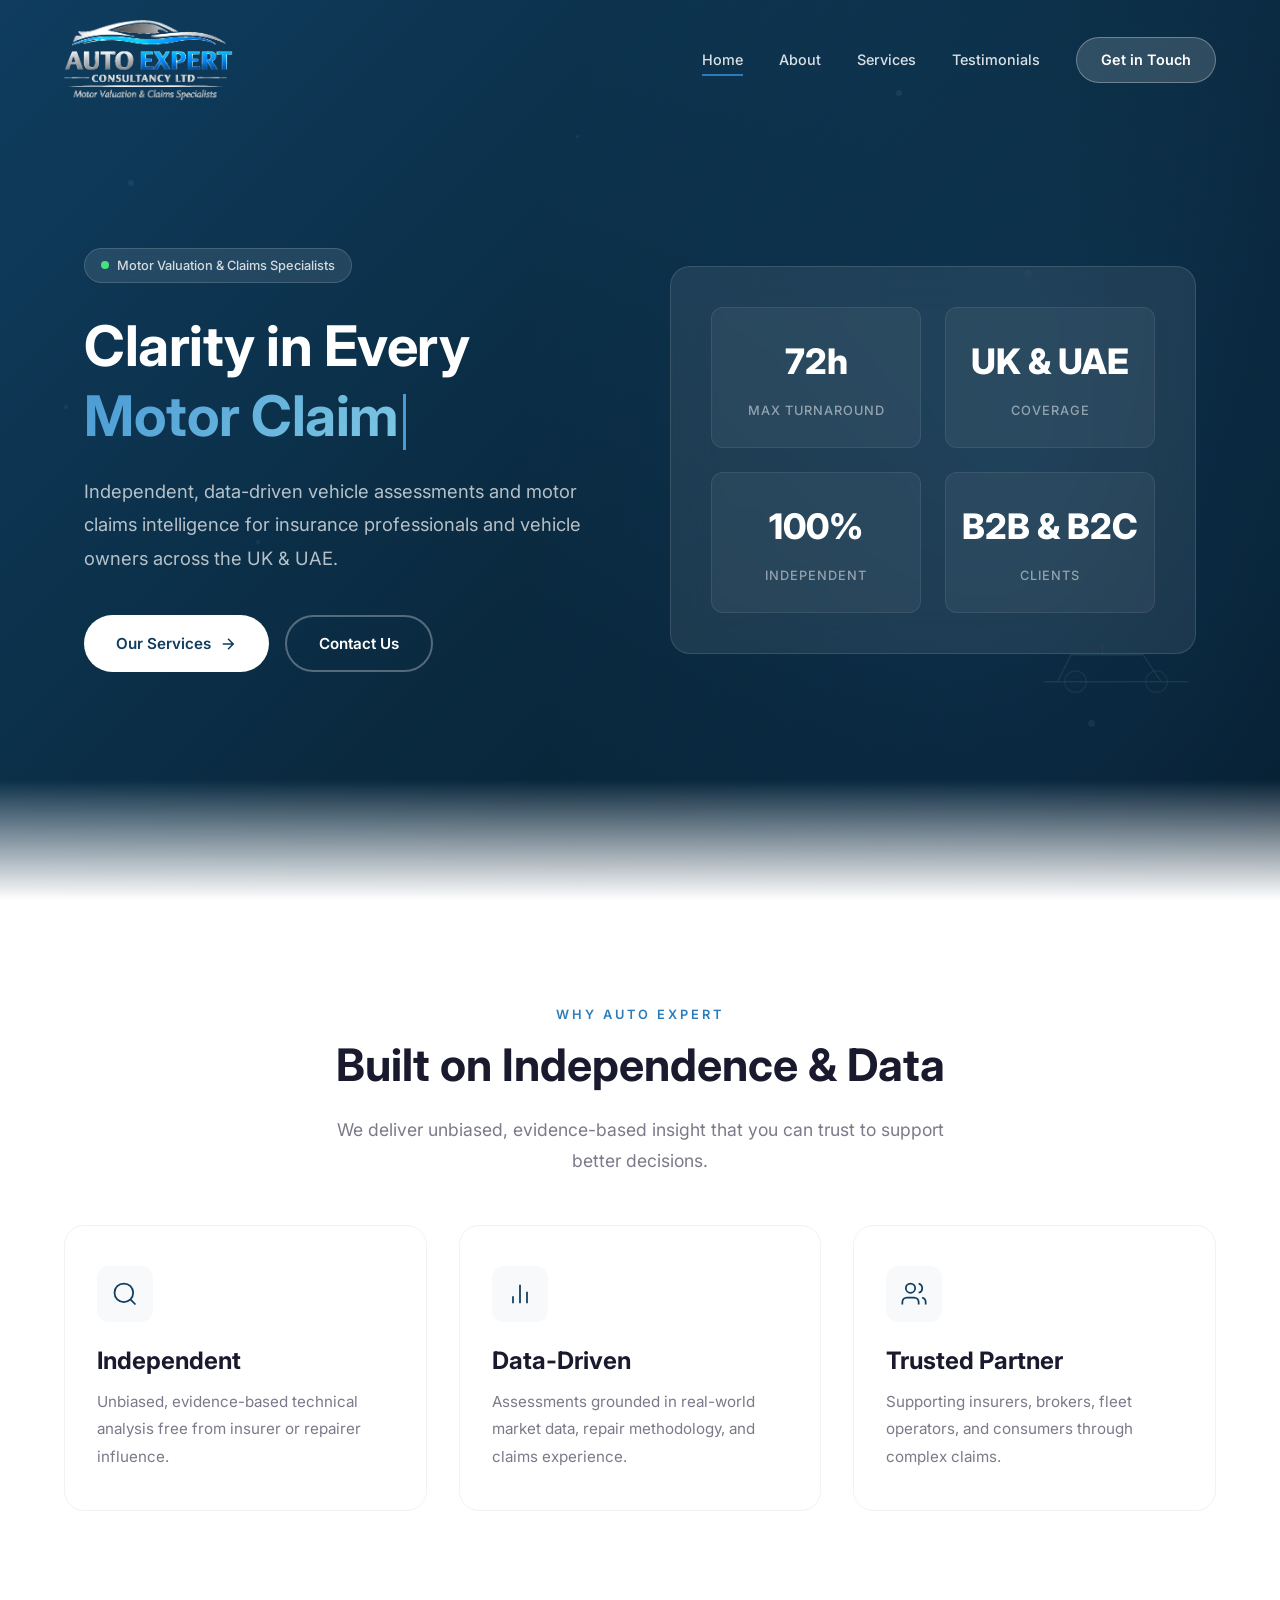
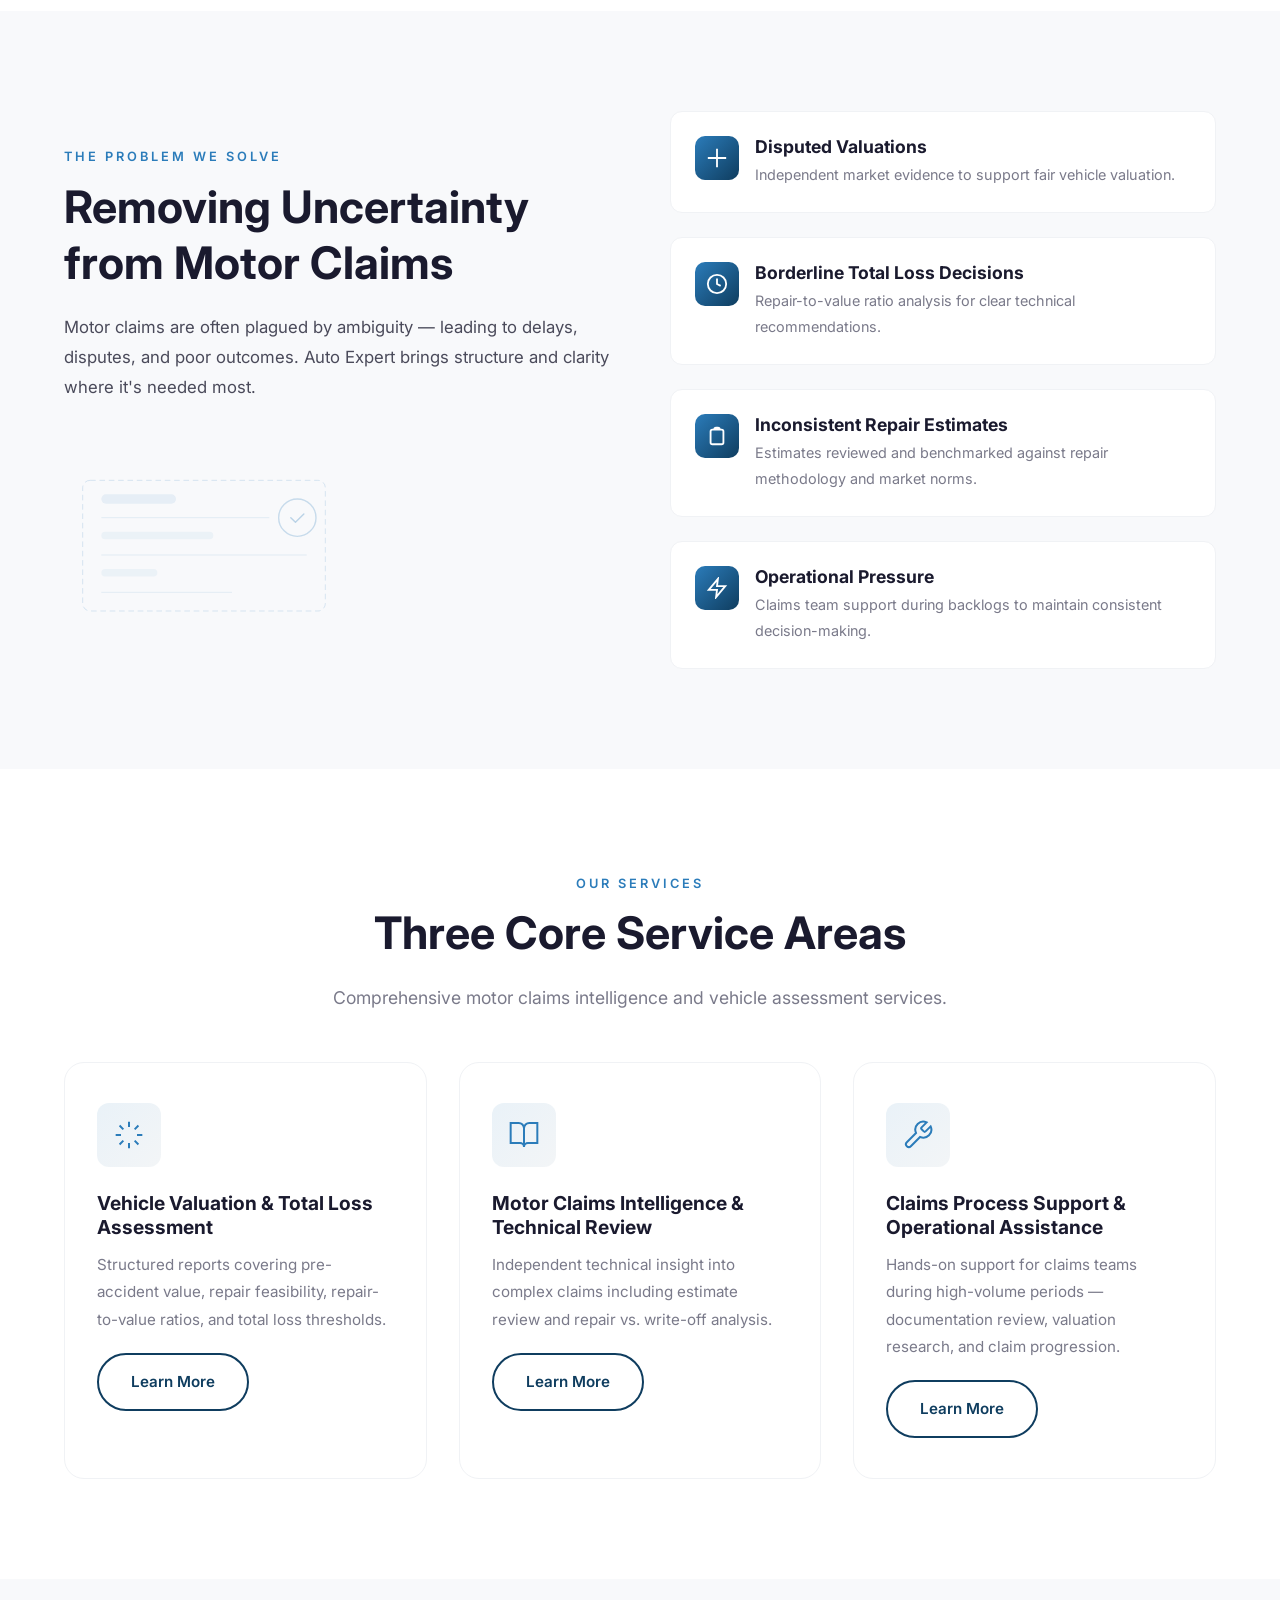
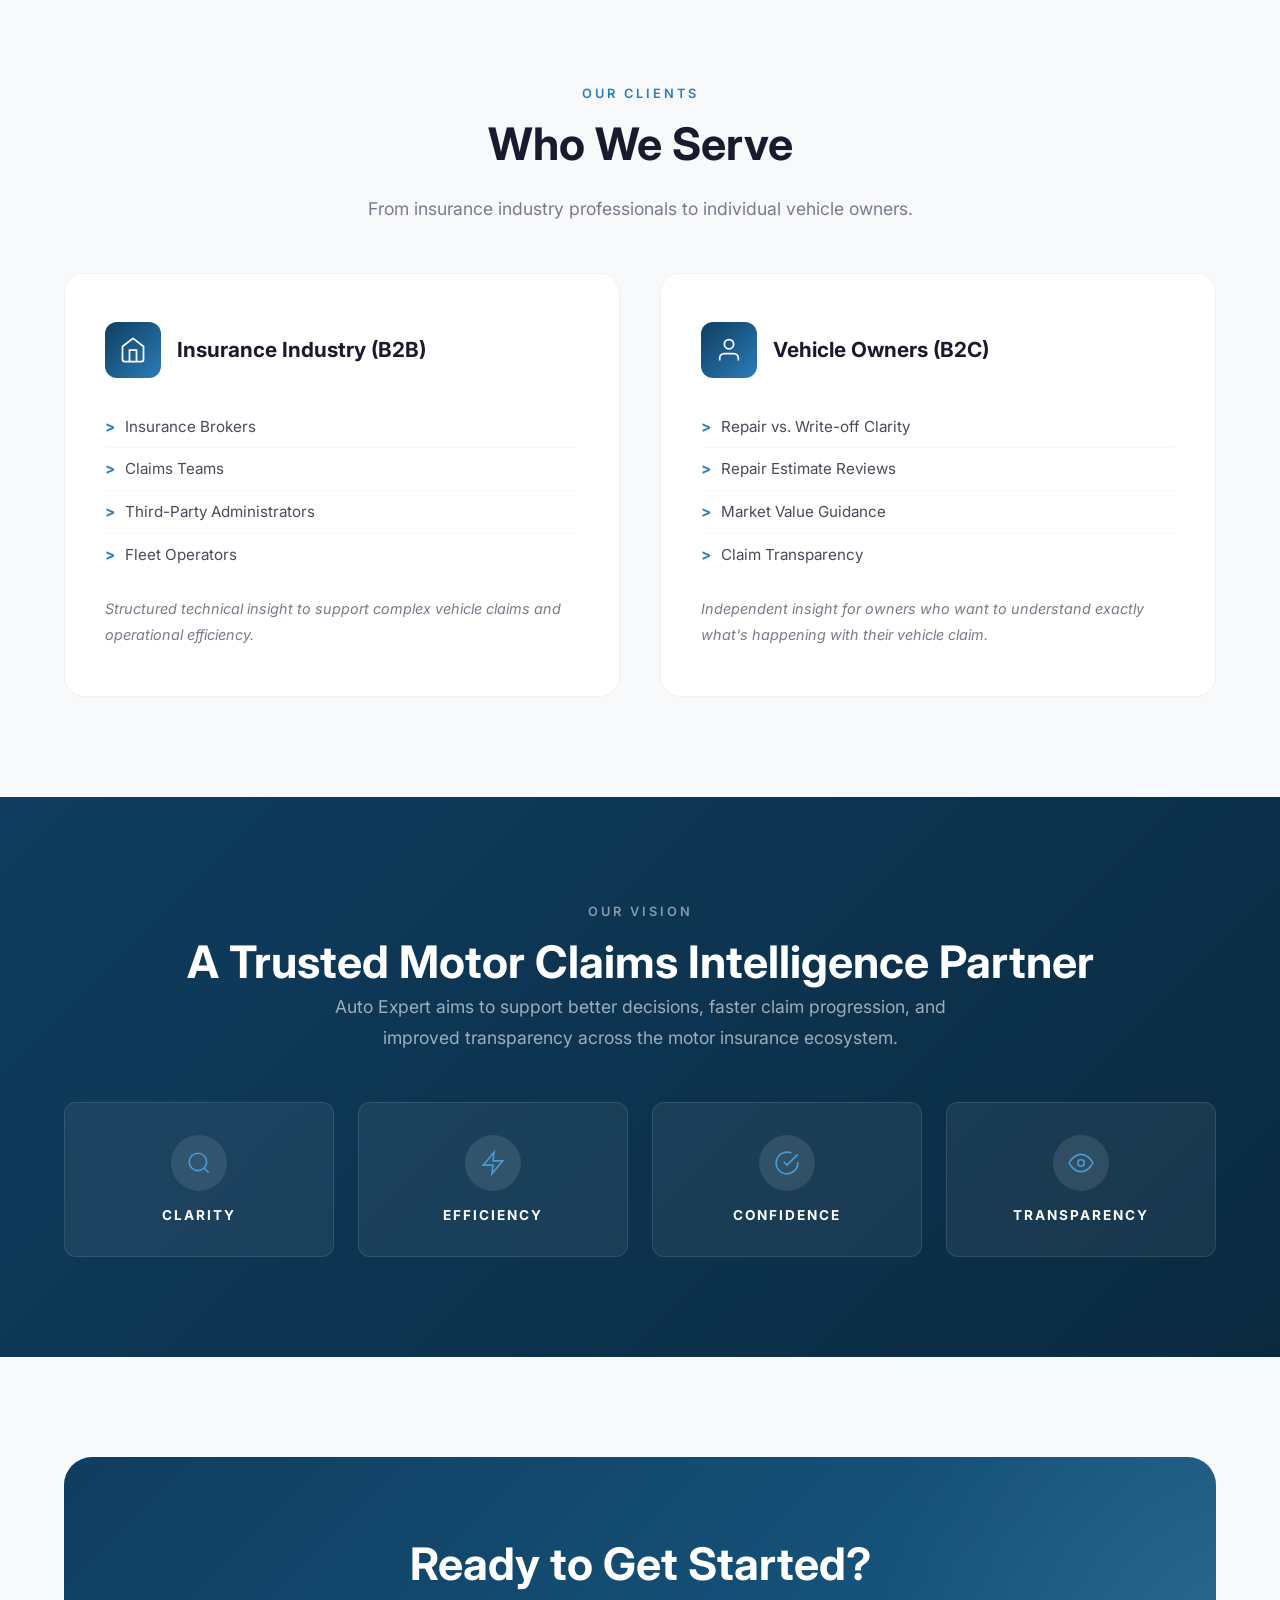
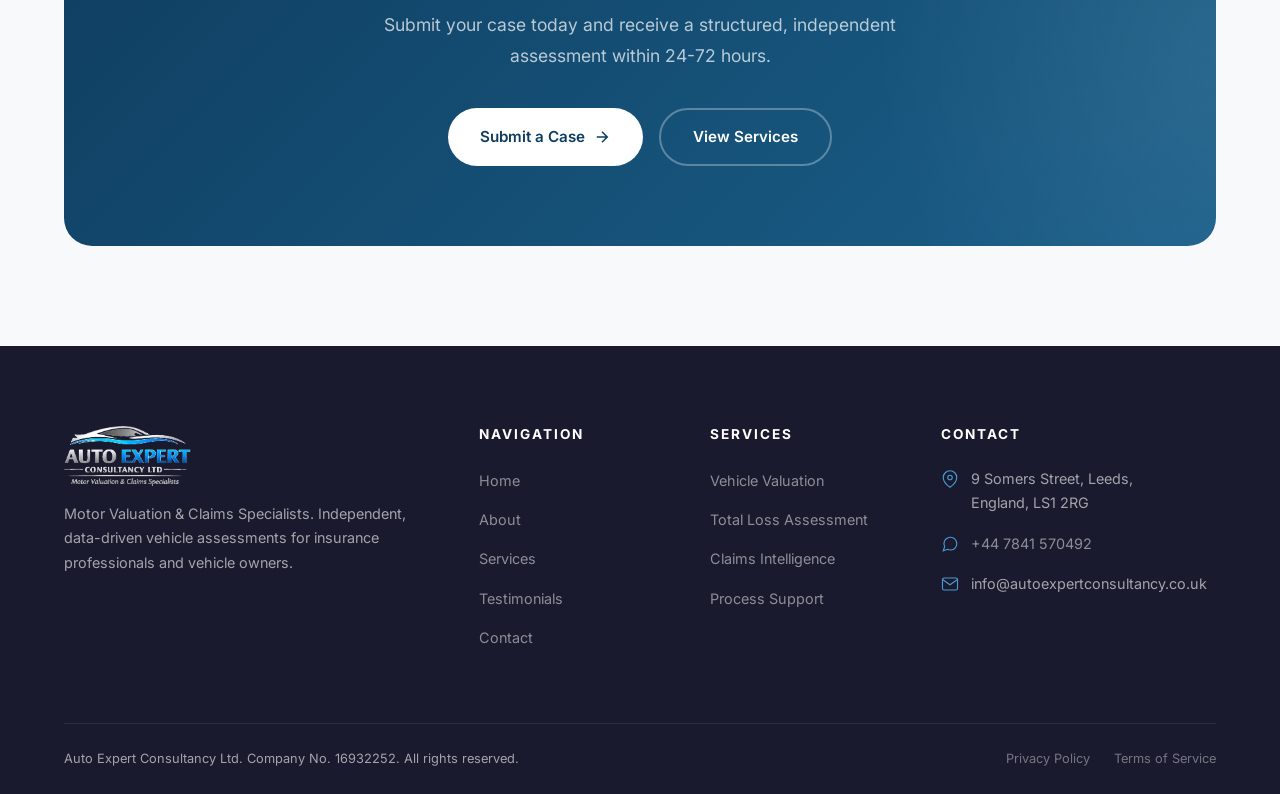
==== index.html @ 60168bc0 "Initial commit - Auto Expert Consultancy website Full multi-page website with modern animations, SVG" ====
<!DOCTYPE html>
<html lang="en">
<head>
  <meta charset="UTF-8">
  <meta name="viewport" content="width=device-width, initial-scale=1.0">
  <title>Auto Expert Consultancy Ltd | Motor Valuation & Claims Specialists</title>
  <meta name="description" content="Independent motor claims intelligence, vehicle valuation, and technical assessment services. Trusted by insurers, brokers, and vehicle owners across the UK & UAE.">
  <link rel="preconnect" href="https://fonts.googleapis.com">
  <link rel="preconnect" href="https://fonts.gstatic.com" crossorigin>
  <link href="https://fonts.googleapis.com/css2?family=Inter:wght@300;400;500;600;700;800&display=swap" rel="stylesheet">
  <link rel="stylesheet" href="css/style.css">
</head>
<body>

  <!-- Navigation -->
  <nav class="navbar" id="navbar">
    <div class="container">
      <a href="index.html" class="nav-logo">
        <img src="images/logo.png" alt="Auto Expert Consultancy Ltd" class="logo-img">
      </a>
      <div class="nav-links" id="navLinks">
        <a href="index.html" class="active">Home</a>
        <a href="about.html">About</a>
        <a href="services.html">Services</a>
        <a href="testimonials.html">Testimonials</a>
        <a href="contact.html" class="nav-cta">Get in Touch</a>
      </div>
      <div class="nav-toggle" id="navToggle">
        <span></span>
        <span></span>
        <span></span>
      </div>
    </div>
  </nav>
  <div class="nav-overlay" id="navOverlay"></div>

  <!-- Hero Section -->
  <section class="hero">
    <!-- Floating particles -->
    <div class="hero-particles">
      <div class="particle" style="width:6px;height:6px;top:20%;left:10%;animation-delay:0s;animation-duration:7s;"></div>
      <div class="particle" style="width:4px;height:4px;top:60%;left:20%;animation-delay:1s;animation-duration:5s;"></div>
      <div class="particle" style="width:8px;height:8px;top:30%;left:80%;animation-delay:2s;animation-duration:8s;"></div>
      <div class="particle" style="width:5px;height:5px;top:70%;left:65%;animation-delay:0.5s;animation-duration:6s;"></div>
      <div class="particle" style="width:3px;height:3px;top:15%;left:45%;animation-delay:3s;animation-duration:9s;"></div>
      <div class="particle" style="width:7px;height:7px;top:80%;left:85%;animation-delay:1.5s;animation-duration:7s;"></div>
      <div class="particle" style="width:4px;height:4px;top:45%;left:5%;animation-delay:4s;animation-duration:6s;"></div>
      <div class="particle" style="width:6px;height:6px;top:10%;left:70%;animation-delay:2.5s;animation-duration:8s;"></div>
      <div class="hero-shape" style="width:60px;height:60px;top:25%;right:15%;animation-delay:0s;border-radius:12px;transform:rotate(45deg);border:1px solid rgba(255,255,255,0.08);"></div>
      <div class="hero-shape" style="width:40px;height:40px;top:65%;left:8%;animation-delay:2s;border-radius:50%;border:1px solid rgba(255,255,255,0.06);"></div>
      <div class="hero-shape" style="width:80px;height:80px;bottom:20%;right:25%;animation-delay:1s;border-radius:16px;transform:rotate(30deg);border:1px solid rgba(255,255,255,0.05);"></div>
    </div>

    <div class="container">
      <div class="hero-grid">
        <div class="hero-content">
          <div class="hero-badge">Motor Valuation & Claims Specialists</div>
          <h1>Clarity in Every <br><span class="highlight" data-typewriter="Motor Claim|Vehicle Assessment|Total Loss Decision|Claims Dispute">Motor Claim</span></h1>
          <p class="hero-text">Independent, data-driven vehicle assessments and motor claims intelligence for insurance professionals and vehicle owners across the UK & UAE.</p>
          <div class="hero-buttons">
            <a href="services.html" class="btn btn-white btn-magnetic">Our Services
              <svg viewBox="0 0 24 24" fill="none" stroke="currentColor" stroke-width="2"><path d="M5 12h14M12 5l7 7-7 7"/></svg>
            </a>
            <a href="contact.html" class="btn btn-outline" style="border-color: rgba(255,255,255,0.3); color: white;">Contact Us</a>
          </div>
        </div>
        <div class="hero-visual">
          <div class="hero-card glass">
            <div class="hero-stats">
              <div class="stat-item">
                <span class="stat-number" data-count="72" data-suffix="h">0h</span>
                <span class="stat-label">Max Turnaround</span>
              </div>
              <div class="stat-item">
                <span class="stat-number">UK & UAE</span>
                <span class="stat-label">Coverage</span>
              </div>
              <div class="stat-item">
                <span class="stat-number" data-count="100" data-suffix="%">0%</span>
                <span class="stat-label">Independent</span>
              </div>
              <div class="stat-item">
                <span class="stat-number">B2B & B2C</span>
                <span class="stat-label">Clients</span>
              </div>
            </div>
          </div>
          <!-- Floating decorative car illustration -->
          <div class="hero-float-illustration" data-parallax="0.08">
            <svg viewBox="0 0 200 100" fill="none" xmlns="http://www.w3.org/2000/svg" style="width:180px;opacity:0.15;">
              <path d="M20 65h160M35 65l15-30h80l20 30" stroke="rgba(255,255,255,0.5)" stroke-width="1.5" stroke-linecap="round"/>
              <circle cx="55" cy="65" r="12" stroke="rgba(255,255,255,0.4)" stroke-width="1.5"/>
              <circle cx="145" cy="65" r="12" stroke="rgba(255,255,255,0.4)" stroke-width="1.5"/>
              <circle cx="55" cy="65" r="6" stroke="rgba(255,255,255,0.2)" stroke-width="1"/>
              <circle cx="145" cy="65" r="6" stroke="rgba(255,255,255,0.2)" stroke-width="1"/>
              <path d="M60 35h55" stroke="rgba(74,154,212,0.6)" stroke-width="1" stroke-linecap="round"/>
              <path d="M85 35v-10" stroke="rgba(255,255,255,0.3)" stroke-width="1" stroke-linecap="round"/>
            </svg>
          </div>
        </div>
      </div>
    </div>
  </section>

  <!-- Features / Value Props -->
  <section class="features">
    <div class="container text-center">
      <span class="section-label fade-up">Why Auto Expert</span>
      <h2 class="section-title fade-up">Built on Independence & Data</h2>
      <p class="section-subtitle fade-up">We deliver unbiased, evidence-based insight that you can trust to support better decisions.</p>
    </div>
    <div class="container">
      <div class="features-grid">
        <div class="feature-card tilt-card fade-up">
          <div class="feature-icon">
            <svg viewBox="0 0 24 24"><circle cx="11" cy="11" r="8"/><path d="M21 21l-4.35-4.35"/></svg>
          </div>
          <h3>Independent</h3>
          <p>Unbiased, evidence-based technical analysis free from insurer or repairer influence.</p>
        </div>
        <div class="feature-card tilt-card fade-up">
          <div class="feature-icon">
            <svg viewBox="0 0 24 24"><path d="M18 20V10M12 20V4M6 20v-6"/></svg>
          </div>
          <h3>Data-Driven</h3>
          <p>Assessments grounded in real-world market data, repair methodology, and claims experience.</p>
        </div>
        <div class="feature-card tilt-card fade-up">
          <div class="feature-icon">
            <svg viewBox="0 0 24 24"><path d="M16 21v-2a4 4 0 0 0-4-4H6a4 4 0 0 0-4 4v2"/><circle cx="9" cy="7" r="4"/><path d="M22 21v-2a4 4 0 0 0-3-3.87M16 3.13a4 4 0 0 1 0 7.75"/></svg>
          </div>
          <h3>Trusted Partner</h3>
          <p>Supporting insurers, brokers, fleet operators, and consumers through complex claims.</p>
        </div>
      </div>
    </div>
  </section>

  <!-- Problems We Solve -->
  <section class="problems">
    <div class="container">
      <div class="problems-grid">
        <div class="fade-left">
          <span class="section-label">The Problem We Solve</span>
          <h2 class="section-title">Removing Uncertainty from Motor Claims</h2>
          <p>Motor claims are often plagued by ambiguity &mdash; leading to delays, disputes, and poor outcomes. Auto Expert brings structure and clarity where it's needed most.</p>
          <!-- Decorative illustration -->
          <div style="margin-top:40px;opacity:0.6;">
            <svg viewBox="0 0 300 200" fill="none" style="width:100%;max-width:280px;">
              <rect x="20" y="40" width="260" height="140" rx="8" stroke="var(--accent)" stroke-width="1" stroke-dasharray="6 4" opacity="0.3"/>
              <path d="M40 120h220M40 80h180M40 160h140" stroke="var(--accent)" stroke-width="1" opacity="0.2"/>
              <circle cx="250" cy="80" r="20" stroke="var(--accent)" stroke-width="1.5" opacity="0.4"/>
              <path d="M243 80l5 5 9-9" stroke="var(--accent)" stroke-width="1.5" stroke-linecap="round" stroke-linejoin="round" opacity="0.5"/>
              <rect x="40" y="55" width="80" height="10" rx="5" fill="var(--accent)" opacity="0.15"/>
              <rect x="40" y="95" width="120" height="8" rx="4" fill="var(--accent)" opacity="0.1"/>
              <rect x="40" y="135" width="60" height="8" rx="4" fill="var(--accent)" opacity="0.1"/>
            </svg>
          </div>
        </div>
        <div class="problem-list">
          <div class="problem-item fade-right">
            <div class="problem-icon">
              <svg viewBox="0 0 24 24"><path d="M12 2v20M2 12h20"/></svg>
            </div>
            <div>
              <h4>Disputed Valuations</h4>
              <p>Independent market evidence to support fair vehicle valuation.</p>
            </div>
          </div>
          <div class="problem-item fade-right">
            <div class="problem-icon">
              <svg viewBox="0 0 24 24"><path d="M12 22c5.523 0 10-4.477 10-10S17.523 2 12 2 2 6.477 2 12s4.477 10 10 10z"/><path d="M12 6v6l4 2"/></svg>
            </div>
            <div>
              <h4>Borderline Total Loss Decisions</h4>
              <p>Repair-to-value ratio analysis for clear technical recommendations.</p>
            </div>
          </div>
          <div class="problem-item fade-right">
            <div class="problem-icon">
              <svg viewBox="0 0 24 24"><path d="M9 5H7a2 2 0 0 0-2 2v12a2 2 0 0 0 2 2h10a2 2 0 0 0 2-2V7a2 2 0 0 0-2-2h-2M9 5a2 2 0 0 1 2-2h2a2 2 0 0 1 2 2M9 5h6"/></svg>
            </div>
            <div>
              <h4>Inconsistent Repair Estimates</h4>
              <p>Estimates reviewed and benchmarked against repair methodology and market norms.</p>
            </div>
          </div>
          <div class="problem-item fade-right">
            <div class="problem-icon">
              <svg viewBox="0 0 24 24"><path d="M13 2L3 14h9l-1 8 10-12h-9l1-8z"/></svg>
            </div>
            <div>
              <h4>Operational Pressure</h4>
              <p>Claims team support during backlogs to maintain consistent decision-making.</p>
            </div>
          </div>
        </div>
      </div>
    </div>
  </section>

  <!-- Services Preview -->
  <section class="services-preview">
    <div class="container text-center">
      <span class="section-label fade-up">Our Services</span>
      <h2 class="section-title fade-up">Three Core Service Areas</h2>
      <p class="section-subtitle fade-up">Comprehensive motor claims intelligence and vehicle assessment services.</p>
    </div>
    <div class="container">
      <div class="services-grid">
        <div class="service-card tilt-card fade-up">
          <div class="service-card-icon">
            <svg viewBox="0 0 24 24"><path d="M12 2v4M12 18v4M4.93 4.93l2.83 2.83M16.24 16.24l2.83 2.83M2 12h4M18 12h4M4.93 19.07l2.83-2.83M16.24 7.76l2.83-2.83"/></svg>
          </div>
          <h3>Vehicle Valuation & Total Loss Assessment</h3>
          <p>Structured reports covering pre-accident value, repair feasibility, repair-to-value ratios, and total loss thresholds.</p>
          <a href="services.html" class="btn btn-outline" style="margin-top: auto;">Learn More</a>
        </div>
        <div class="service-card tilt-card fade-up">
          <div class="service-card-icon">
            <svg viewBox="0 0 24 24"><path d="M2 3h6a4 4 0 0 1 4 4v14a3 3 0 0 0-3-3H2z"/><path d="M22 3h-6a4 4 0 0 0-4 4v14a3 3 0 0 1 3-3h7z"/></svg>
          </div>
          <h3>Motor Claims Intelligence & Technical Review</h3>
          <p>Independent technical insight into complex claims including estimate review and repair vs. write-off analysis.</p>
          <a href="services.html" class="btn btn-outline" style="margin-top: auto;">Learn More</a>
        </div>
        <div class="service-card tilt-card fade-up">
          <div class="service-card-icon">
            <svg viewBox="0 0 24 24"><path d="M14.7 6.3a1 1 0 0 0 0 1.4l1.6 1.6a1 1 0 0 0 1.4 0l3.77-3.77a6 6 0 0 1-7.94 7.94l-6.91 6.91a2.12 2.12 0 0 1-3-3l6.91-6.91a6 6 0 0 1 7.94-7.94l-3.76 3.76z"/></svg>
          </div>
          <h3>Claims Process Support & Operational Assistance</h3>
          <p>Hands-on support for claims teams during high-volume periods &mdash; documentation review, valuation research, and claim progression.</p>
          <a href="services.html" class="btn btn-outline" style="margin-top: auto;">Learn More</a>
        </div>
      </div>
    </div>
  </section>

  <!-- Who We Serve -->
  <section class="who-we-serve" style="background: var(--grey-50);">
    <div class="container text-center">
      <span class="section-label fade-up">Our Clients</span>
      <h2 class="section-title fade-up">Who We Serve</h2>
      <p class="section-subtitle fade-up">From insurance industry professionals to individual vehicle owners.</p>
    </div>
    <div class="container">
      <div class="clients-grid">
        <div class="client-card tilt-card fade-left">
          <div class="client-card-header">
            <div class="client-card-icon">
              <svg viewBox="0 0 24 24"><path d="M3 9l9-7 9 7v11a2 2 0 0 1-2 2H5a2 2 0 0 1-2-2z"/><polyline points="9 22 9 12 15 12 15 22"/></svg>
            </div>
            <h3>Insurance Industry (B2B)</h3>
          </div>
          <ul>
            <li>Insurance Brokers</li>
            <li>Claims Teams</li>
            <li>Third-Party Administrators</li>
            <li>Fleet Operators</li>
          </ul>
          <p>Structured technical insight to support complex vehicle claims and operational efficiency.</p>
        </div>
        <div class="client-card tilt-card fade-right">
          <div class="client-card-header">
            <div class="client-card-icon">
              <svg viewBox="0 0 24 24"><path d="M20 21v-2a4 4 0 0 0-4-4H8a4 4 0 0 0-4 4v2"/><circle cx="12" cy="7" r="4"/></svg>
            </div>
            <h3>Vehicle Owners (B2C)</h3>
          </div>
          <ul>
            <li>Repair vs. Write-off Clarity</li>
            <li>Repair Estimate Reviews</li>
            <li>Market Value Guidance</li>
            <li>Claim Transparency</li>
          </ul>
          <p>Independent insight for owners who want to understand exactly what's happening with their vehicle claim.</p>
        </div>
      </div>
    </div>
  </section>

  <!-- Vision / Values -->
  <section class="vision">
    <div class="container text-center">
      <span class="section-label" style="color: rgba(255,255,255,0.5);">Our Vision</span>
      <h2 class="fade-up">A Trusted Motor Claims Intelligence Partner</h2>
      <p class="section-subtitle fade-up">Auto Expert aims to support better decisions, faster claim progression, and improved transparency across the motor insurance ecosystem.</p>
      <div class="values-grid">
        <div class="value-item fade-up">
          <div class="value-icon">
            <svg viewBox="0 0 24 24"><circle cx="11" cy="11" r="8"/><path d="M21 21l-4.35-4.35"/></svg>
          </div>
          <h4>Clarity</h4>
        </div>
        <div class="value-item fade-up">
          <div class="value-icon">
            <svg viewBox="0 0 24 24"><path d="M13 2L3 14h9l-1 8 10-12h-9l1-8z"/></svg>
          </div>
          <h4>Efficiency</h4>
        </div>
        <div class="value-item fade-up">
          <div class="value-icon">
            <svg viewBox="0 0 24 24"><path d="M22 11.08V12a10 10 0 1 1-5.93-9.14"/><polyline points="22 4 12 14.01 9 11.01"/></svg>
          </div>
          <h4>Confidence</h4>
        </div>
        <div class="value-item fade-up">
          <div class="value-icon">
            <svg viewBox="0 0 24 24"><path d="M1 12s4-8 11-8 11 8 11 8-4 8-11 8-11-8-11-8z"/><circle cx="12" cy="12" r="3"/></svg>
          </div>
          <h4>Transparency</h4>
        </div>
      </div>
    </div>
  </section>

  <!-- CTA Section -->
  <section class="cta-section">
    <div class="container">
      <div class="cta-box">
        <h2 class="fade-up">Ready to Get Started?</h2>
        <p class="fade-up">Submit your case today and receive a structured, independent assessment within 24-72 hours.</p>
        <div class="cta-buttons fade-up">
          <a href="contact.html" class="btn btn-white btn-magnetic">Submit a Case
            <svg viewBox="0 0 24 24" fill="none" stroke="currentColor" stroke-width="2"><path d="M5 12h14M12 5l7 7-7 7"/></svg>
          </a>
          <a href="services.html" class="btn btn-outline" style="border-color: rgba(255,255,255,0.3); color: white;">View Services</a>
        </div>
      </div>
    </div>
  </section>

  <!-- Footer -->
  <footer class="footer">
    <div class="container">
      <div class="footer-grid">
        <div class="footer-brand">
          <a href="index.html" class="nav-logo" style="color: white;">
            <img src="images/logo.png" alt="Auto Expert Consultancy Ltd" class="logo-img">
          </a>
          <p>Motor Valuation & Claims Specialists. Independent, data-driven vehicle assessments for insurance professionals and vehicle owners.</p>
        </div>
        <div>
          <h4>Navigation</h4>
          <ul class="footer-links">
            <li><a href="index.html">Home</a></li>
            <li><a href="about.html">About</a></li>
            <li><a href="services.html">Services</a></li>
            <li><a href="testimonials.html">Testimonials</a></li>
            <li><a href="contact.html">Contact</a></li>
          </ul>
        </div>
        <div>
          <h4>Services</h4>
          <ul class="footer-links">
            <li><a href="services.html">Vehicle Valuation</a></li>
            <li><a href="services.html">Total Loss Assessment</a></li>
            <li><a href="services.html">Claims Intelligence</a></li>
            <li><a href="services.html">Process Support</a></li>
          </ul>
        </div>
        <div>
          <h4>Contact</h4>
          <div class="footer-contact-item">
            <svg viewBox="0 0 24 24"><path d="M21 10c0 7-9 13-9 13s-9-6-9-13a9 9 0 0 1 18 0z"/><circle cx="12" cy="10" r="3"/></svg>
            <span>9 Somers Street, Leeds,<br>England, LS1 2RG</span>
          </div>
          <div class="footer-contact-item">
            <svg viewBox="0 0 24 24"><path d="M21 11.5a8.38 8.38 0 0 1-.9 3.8 8.5 8.5 0 0 1-7.6 4.7 8.38 8.38 0 0 1-3.8-.9L3 21l1.9-5.7a8.38 8.38 0 0 1-.9-3.8 8.5 8.5 0 0 1 4.7-7.6 8.38 8.38 0 0 1 3.8-.9h.5a8.48 8.48 0 0 1 8 8v.5z"/></svg>
            <a href="https://wa.me/447841570492" target="_blank" style="color: rgba(255,255,255,0.5);">+44 7841 570492</a>
          </div>
          <div class="footer-contact-item">
            <svg viewBox="0 0 24 24"><path d="M4 4h16c1.1 0 2 .9 2 2v12c0 1.1-.9 2-2 2H4c-1.1 0-2-.9-2-2V6c0-1.1.9-2 2-2z"/><polyline points="22,6 12,13 2,6"/></svg>
            <span>info@autoexpertconsultancy.co.uk</span>
          </div>
        </div>
      </div>
      <div class="footer-bottom">
        <span>Auto Expert Consultancy Ltd. Company No. 16932252. All rights reserved.</span>
        <div class="footer-legal">
          <a href="#">Privacy Policy</a>
          <a href="#">Terms of Service</a>
        </div>
      </div>
    </div>
  </footer>

  <script src="js/main.js"></script>
</body>
</html>
---- css/style.css ----
/* ============================================
   AUTO EXPERT CONSULTANCY LTD
   Modern & Minimal Website
   ============================================ */

/* --- CSS Custom Properties --- */
:root {
  --primary: #0f3d5f;
  --primary-light: #1a5f8a;
  --accent: #2b7cba;
  --accent-light: #4a9ad4;
  --grey-900: #1a1a2e;
  --grey-700: #4a4a5a;
  --grey-500: #7a7a8a;
  --grey-300: #b8b8c8;
  --grey-100: #f0f2f5;
  --grey-50: #f8f9fb;
  --white: #ffffff;
  --shadow-sm: 0 1px 3px rgba(0,0,0,0.06);
  --shadow-md: 0 4px 16px rgba(0,0,0,0.08);
  --shadow-lg: 0 8px 32px rgba(0,0,0,0.10);
  --shadow-xl: 0 16px 48px rgba(0,0,0,0.12);
  --radius-sm: 8px;
  --radius-md: 12px;
  --radius-lg: 20px;
  --radius-xl: 28px;
  --transition: 0.3s cubic-bezier(0.4, 0, 0.2, 1);
  --max-width: 1200px;
}

/* --- Reset & Base --- */
*, *::before, *::after {
  margin: 0;
  padding: 0;
  box-sizing: border-box;
}

html {
  scroll-behavior: smooth;
  font-size: 16px;
}

body {
  font-family: 'Inter', -apple-system, BlinkMacSystemFont, 'Segoe UI', sans-serif;
  color: var(--grey-700);
  background: var(--white);
  line-height: 1.7;
  -webkit-font-smoothing: antialiased;
  overflow-x: hidden;
}

a {
  text-decoration: none;
  color: inherit;
  transition: var(--transition);
}

ul { list-style: none; }

img {
  max-width: 100%;
  display: block;
}

/* --- Typography --- */
h1, h2, h3, h4, h5, h6 {
  color: var(--grey-900);
  line-height: 1.25;
  font-weight: 700;
}

h1 { font-size: clamp(2.2rem, 5vw, 3.5rem); }
h2 { font-size: clamp(1.8rem, 4vw, 2.8rem); }
h3 { font-size: clamp(1.2rem, 2.5vw, 1.5rem); }
h4 { font-size: 1.1rem; }

p {
  font-size: 1.05rem;
  line-height: 1.8;
}

.section-label {
  display: inline-block;
  font-size: 0.8rem;
  font-weight: 600;
  letter-spacing: 3px;
  text-transform: uppercase;
  color: var(--accent);
  margin-bottom: 12px;
}

.section-title {
  margin-bottom: 20px;
}

.section-subtitle {
  font-size: 1.1rem;
  color: var(--grey-500);
  max-width: 640px;
  margin: 0 auto 48px;
}

/* --- Layout --- */
.container {
  max-width: var(--max-width);
  margin: 0 auto;
  padding: 0 24px;
}

section {
  padding: 100px 0;
}

.text-center { text-align: center; }

/* --- Buttons --- */
.btn {
  display: inline-flex;
  align-items: center;
  gap: 8px;
  padding: 14px 32px;
  font-size: 0.95rem;
  font-weight: 600;
  border-radius: 50px;
  border: none;
  cursor: pointer;
  transition: var(--transition);
  font-family: inherit;
}

.btn-primary {
  background: var(--primary);
  color: var(--white);
}

.btn-primary:hover {
  background: var(--primary-light);
  transform: translateY(-2px);
  box-shadow: var(--shadow-lg);
}

.btn-outline {
  background: transparent;
  color: var(--primary);
  border: 2px solid var(--primary);
}

.btn-outline:hover {
  background: var(--primary);
  color: var(--white);
  transform: translateY(-2px);
}

.btn-accent {
  background: var(--accent);
  color: var(--white);
}

.btn-accent:hover {
  background: var(--accent-light);
  transform: translateY(-2px);
  box-shadow: var(--shadow-lg);
}

.btn-white {
  background: var(--white);
  color: var(--primary);
}

.btn-white:hover {
  background: var(--grey-50);
  transform: translateY(-2px);
  box-shadow: var(--shadow-lg);
}

.btn svg {
  width: 18px;
  height: 18px;
}

/* ============================================
   NAVIGATION
   ============================================ */
.navbar {
  position: fixed;
  top: 0;
  left: 0;
  width: 100%;
  z-index: 1000;
  padding: 20px 0;
  transition: var(--transition);
  background: transparent;
}

.navbar.scrolled {
  background: rgba(255, 255, 255, 0.95);
  backdrop-filter: blur(20px);
  -webkit-backdrop-filter: blur(20px);
  padding: 12px 0;
  box-shadow: var(--shadow-sm);
}

.navbar .container {
  display: flex;
  align-items: center;
  justify-content: space-between;
}

.nav-logo {
  display: flex;
  align-items: center;
  gap: 12px;
  font-size: 1.25rem;
  font-weight: 700;
  color: var(--white);
}

.navbar.scrolled .nav-logo {
  color: var(--grey-900);
}

.nav-logo .logo-img {
  height: 80px;
  width: auto;
  object-fit: contain;
  transition: var(--transition);
  filter: brightness(1.8);
}

.navbar.scrolled .nav-logo .logo-img {
  height: 54px;
  filter: brightness(1);
}

.nav-logo .logo-icon {
  width: 40px;
  height: 40px;
  background: var(--white);
  border-radius: 10px;
  display: flex;
  align-items: center;
  justify-content: center;
}

.navbar.scrolled .nav-logo .logo-icon {
  background: var(--primary);
}

.nav-logo .logo-icon svg {
  width: 24px;
  height: 24px;
  fill: var(--primary);
}

.navbar.scrolled .nav-logo .logo-icon svg {
  fill: var(--white);
}

.nav-logo span {
  font-weight: 300;
  opacity: 0.8;
}

.nav-links {
  display: flex;
  align-items: center;
  gap: 36px;
}

.nav-links a {
  font-size: 0.9rem;
  font-weight: 500;
  color: rgba(255,255,255,0.85);
  position: relative;
}

.navbar.scrolled .nav-links a {
  color: var(--grey-700);
}

.nav-links a::after {
  content: '';
  position: absolute;
  bottom: -4px;
  left: 0;
  width: 0;
  height: 2px;
  background: var(--accent);
  transition: var(--transition);
}

.nav-links a:hover::after,
.nav-links a.active::after {
  width: 100%;
}

.nav-links a:hover {
  color: var(--white);
}

.navbar.scrolled .nav-links a:hover {
  color: var(--primary);
}

.nav-cta {
  padding: 10px 24px !important;
  background: rgba(255,255,255,0.15) !important;
  border: 1px solid rgba(255,255,255,0.3) !important;
  border-radius: 50px !important;
  color: var(--white) !important;
  font-weight: 600 !important;
}

.nav-cta:hover {
  background: var(--white) !important;
  color: var(--primary) !important;
}

.navbar.scrolled .nav-cta {
  background: var(--primary) !important;
  border-color: var(--primary) !important;
  color: var(--white) !important;
}

.navbar.scrolled .nav-cta:hover {
  background: var(--primary-light) !important;
}

.nav-cta::after { display: none !important; }

/* Hamburger */
.nav-toggle {
  display: none;
  flex-direction: column;
  gap: 5px;
  cursor: pointer;
  padding: 8px;
  z-index: 1001;
}

.nav-toggle span {
  width: 24px;
  height: 2px;
  background: var(--white);
  transition: var(--transition);
  border-radius: 2px;
}

.navbar.scrolled .nav-toggle span {
  background: var(--grey-900);
}

.nav-toggle.active span:nth-child(1) {
  transform: rotate(45deg) translate(5px, 5px);
}

.nav-toggle.active span:nth-child(2) {
  opacity: 0;
}

.nav-toggle.active span:nth-child(3) {
  transform: rotate(-45deg) translate(5px, -5px);
}

/* --- Inner page nav (dark text by default) --- */
.navbar-inner .nav-logo {
  color: var(--grey-900);
}

.navbar-inner .nav-logo .logo-img {
  filter: brightness(1);
}

.navbar-inner .nav-logo .logo-icon {
  background: var(--primary);
}

.navbar-inner .nav-logo .logo-icon svg {
  fill: var(--white);
}

.navbar-inner .nav-links a {
  color: var(--grey-700);
}

.navbar-inner .nav-links a:hover {
  color: var(--primary);
}

.navbar-inner .nav-cta {
  background: var(--primary) !important;
  border-color: var(--primary) !important;
  color: var(--white) !important;
}

.navbar-inner .nav-cta:hover {
  background: var(--primary-light) !important;
}

.navbar-inner .nav-toggle span {
  background: var(--grey-900);
}

.navbar-inner {
  background: rgba(255, 255, 255, 0.95);
  backdrop-filter: blur(20px);
  -webkit-backdrop-filter: blur(20px);
  padding: 12px 0;
}

/* ============================================
   HERO SECTION
   ============================================ */
.hero {
  position: relative;
  min-height: 100vh;
  display: flex;
  align-items: center;
  background: linear-gradient(135deg, var(--primary) 0%, #0a2a40 50%, #051a2b 100%);
  overflow: hidden;
  padding: 120px 0 100px;
}

.hero::before {
  content: '';
  position: absolute;
  top: -50%;
  right: -20%;
  width: 80%;
  height: 200%;
  background: radial-gradient(ellipse, rgba(43, 124, 186, 0.15) 0%, transparent 70%);
  pointer-events: none;
}

.hero::after {
  content: '';
  position: absolute;
  bottom: 0;
  left: 0;
  width: 100%;
  height: 120px;
  background: linear-gradient(to top, var(--white) 0%, transparent 100%);
  pointer-events: none;
}

.hero-grid {
  display: grid;
  grid-template-columns: 1fr 1fr;
  gap: 60px;
  align-items: center;
}

.hero-content {
  position: relative;
  z-index: 2;
}

.hero-badge {
  display: inline-flex;
  align-items: center;
  gap: 8px;
  background: rgba(255,255,255,0.1);
  border: 1px solid rgba(255,255,255,0.15);
  border-radius: 50px;
  padding: 6px 16px;
  font-size: 0.8rem;
  font-weight: 500;
  color: rgba(255,255,255,0.8);
  margin-bottom: 28px;
  backdrop-filter: blur(10px);
}

.hero-badge::before {
  content: '';
  width: 8px;
  height: 8px;
  background: #4ade80;
  border-radius: 50%;
  animation: pulse-dot 2s ease-in-out infinite;
}

@keyframes pulse-dot {
  0%, 100% { opacity: 1; }
  50% { opacity: 0.4; }
}

.hero h1 {
  color: var(--white);
  margin-bottom: 24px;
  letter-spacing: -0.5px;
}

.hero h1 .highlight {
  background: linear-gradient(135deg, var(--accent-light), #7ec8e3);
  -webkit-background-clip: text;
  -webkit-text-fill-color: transparent;
  background-clip: text;
}

.hero-text {
  font-size: 1.15rem;
  color: rgba(255,255,255,0.7);
  margin-bottom: 40px;
  max-width: 520px;
  line-height: 1.8;
}

.hero-buttons {
  display: flex;
  gap: 16px;
  flex-wrap: wrap;
}

.hero-visual {
  position: relative;
  z-index: 2;
}

.hero-float-illustration {
  position: absolute;
  bottom: -20px;
  right: -10px;
  animation: float 6s ease-in-out infinite;
  pointer-events: none;
}

.hero-card {
  background: rgba(255,255,255,0.07);
  backdrop-filter: blur(20px);
  -webkit-backdrop-filter: blur(20px);
  border: 1px solid rgba(255,255,255,0.12);
  border-radius: var(--radius-lg);
  padding: 40px;
  position: relative;
}

.hero-stats {
  display: grid;
  grid-template-columns: 1fr 1fr;
  gap: 24px;
}

.stat-item {
  text-align: center;
  padding: 24px 16px;
  background: rgba(255,255,255,0.05);
  border-radius: var(--radius-md);
  border: 1px solid rgba(255,255,255,0.08);
}

.stat-number {
  font-size: 2.2rem;
  font-weight: 800;
  color: var(--white);
  display: block;
  margin-bottom: 4px;
}

.stat-label {
  font-size: 0.8rem;
  color: rgba(255,255,255,0.5);
  text-transform: uppercase;
  letter-spacing: 1px;
  font-weight: 500;
}

/* ============================================
   PAGE HEADER (for inner pages)
   ============================================ */
.page-header {
  padding: 160px 0 80px;
  background: var(--grey-50);
  text-align: center;
  position: relative;
  overflow: hidden;
}

.page-header::before {
  content: '';
  position: absolute;
  top: 0;
  left: 0;
  width: 100%;
  height: 4px;
  background: linear-gradient(90deg, var(--primary), var(--accent), var(--primary-light));
}

.page-header h1 {
  margin-bottom: 16px;
}

.page-header p {
  color: var(--grey-500);
  font-size: 1.15rem;
  max-width: 560px;
  margin: 0 auto;
}

/* Breadcrumb */
.breadcrumb {
  display: flex;
  align-items: center;
  justify-content: center;
  gap: 8px;
  margin-bottom: 24px;
  font-size: 0.85rem;
  color: var(--grey-500);
}

.breadcrumb a {
  color: var(--accent);
  font-weight: 500;
}

.breadcrumb a:hover {
  color: var(--primary);
}

/* ============================================
   FEATURES / VALUE PROPS
   ============================================ */
.features {
  background: var(--white);
}

.features-grid {
  display: grid;
  grid-template-columns: repeat(3, 1fr);
  gap: 32px;
}

.feature-card {
  padding: 40px 32px;
  border-radius: var(--radius-lg);
  border: 1px solid var(--grey-100);
  transition: var(--transition);
  position: relative;
  overflow: hidden;
}

.feature-card::before {
  content: '';
  position: absolute;
  top: 0;
  left: 0;
  width: 100%;
  height: 3px;
  background: linear-gradient(90deg, var(--accent), var(--primary));
  opacity: 0;
  transition: var(--transition);
}

.feature-card:hover {
  border-color: transparent;
  box-shadow: var(--shadow-lg);
  transform: translateY(-4px);
}

.feature-card:hover::before {
  opacity: 1;
}

.feature-icon {
  width: 56px;
  height: 56px;
  background: var(--grey-50);
  border-radius: var(--radius-md);
  display: flex;
  align-items: center;
  justify-content: center;
  margin-bottom: 24px;
  transition: var(--transition);
}

.feature-card:hover .feature-icon {
  background: var(--primary);
}

.feature-icon svg {
  width: 28px;
  height: 28px;
  stroke: var(--primary);
  fill: none;
  stroke-width: 1.5;
  transition: var(--transition);
}

.feature-card:hover .feature-icon svg {
  stroke: var(--white);
}

.feature-card h3 {
  margin-bottom: 12px;
}

.feature-card p {
  font-size: 0.95rem;
  color: var(--grey-500);
}

/* ============================================
   PROBLEM SECTION
   ============================================ */
.problems {
  background: var(--grey-50);
}

.problems-grid {
  display: grid;
  grid-template-columns: 1fr 1fr;
  gap: 60px;
  align-items: center;
}

.problem-list {
  display: flex;
  flex-direction: column;
  gap: 24px;
}

.problem-item {
  display: flex;
  gap: 16px;
  padding: 24px;
  background: var(--white);
  border-radius: var(--radius-md);
  border: 1px solid var(--grey-100);
  transition: var(--transition);
}

.problem-item:hover {
  box-shadow: var(--shadow-md);
  border-color: transparent;
}

.problem-icon {
  flex-shrink: 0;
  width: 44px;
  height: 44px;
  background: linear-gradient(135deg, var(--accent), var(--primary));
  border-radius: 10px;
  display: flex;
  align-items: center;
  justify-content: center;
}

.problem-icon svg {
  width: 22px;
  height: 22px;
  stroke: var(--white);
  fill: none;
  stroke-width: 2;
}

.problem-item h4 {
  margin-bottom: 4px;
}

.problem-item p {
  font-size: 0.9rem;
  color: var(--grey-500);
}

/* ============================================
   SERVICES SECTION
   ============================================ */
.services-grid {
  display: grid;
  grid-template-columns: repeat(3, 1fr);
  gap: 32px;
}

.service-card {
  background: var(--white);
  border-radius: var(--radius-lg);
  border: 1px solid var(--grey-100);
  padding: 40px 32px;
  transition: var(--transition);
  position: relative;
  overflow: hidden;
}

.service-card:hover {
  box-shadow: var(--shadow-lg);
  transform: translateY(-4px);
  border-color: transparent;
}

.service-card-icon {
  width: 64px;
  height: 64px;
  background: linear-gradient(135deg, rgba(43,124,186,0.1), rgba(15,61,95,0.05));
  border-radius: var(--radius-md);
  display: flex;
  align-items: center;
  justify-content: center;
  margin-bottom: 24px;
}

.service-card-icon svg {
  width: 32px;
  height: 32px;
  stroke: var(--accent);
  fill: none;
  stroke-width: 1.5;
}

.service-card h3 {
  margin-bottom: 12px;
  font-size: 1.2rem;
}

.service-card p {
  font-size: 0.95rem;
  color: var(--grey-500);
  margin-bottom: 20px;
}

.service-card ul {
  margin-bottom: 24px;
}

.service-card ul li {
  font-size: 0.9rem;
  color: var(--grey-500);
  padding: 6px 0;
  padding-left: 20px;
  position: relative;
}

.service-card ul li::before {
  content: '';
  position: absolute;
  left: 0;
  top: 14px;
  width: 6px;
  height: 6px;
  background: var(--accent);
  border-radius: 50%;
}

/* ============================================
   PRICING CARDS
   ============================================ */
.pricing-grid {
  display: grid;
  grid-template-columns: repeat(auto-fit, minmax(260px, 1fr));
  gap: 28px;
}

.pricing-card {
  background: var(--white);
  border-radius: var(--radius-lg);
  border: 1px solid var(--grey-100);
  padding: 36px 28px;
  transition: var(--transition);
  position: relative;
}

.pricing-card.featured {
  border-color: var(--accent);
  box-shadow: var(--shadow-md);
}

.pricing-card.featured::before {
  content: 'Popular';
  position: absolute;
  top: -12px;
  right: 24px;
  background: var(--accent);
  color: var(--white);
  font-size: 0.75rem;
  font-weight: 600;
  padding: 4px 14px;
  border-radius: 50px;
}

.pricing-card:hover {
  box-shadow: var(--shadow-lg);
  transform: translateY(-4px);
}

.pricing-card h3 {
  font-size: 1.15rem;
  margin-bottom: 8px;
}

.pricing-price {
  font-size: 2rem;
  font-weight: 800;
  color: var(--primary);
  margin-bottom: 4px;
}

.pricing-price span {
  font-size: 0.9rem;
  font-weight: 400;
  color: var(--grey-500);
}

.pricing-desc {
  font-size: 0.9rem;
  color: var(--grey-500);
  margin-bottom: 24px;
  padding-bottom: 24px;
  border-bottom: 1px solid var(--grey-100);
}

.pricing-features {
  margin-bottom: 28px;
}

.pricing-features li {
  font-size: 0.9rem;
  color: var(--grey-700);
  padding: 8px 0;
  display: flex;
  align-items: center;
  gap: 10px;
}

.pricing-features li svg {
  width: 18px;
  height: 18px;
  stroke: #4ade80;
  fill: none;
  stroke-width: 2.5;
  flex-shrink: 0;
}

.pricing-card .btn {
  width: 100%;
  justify-content: center;
}

/* ============================================
   CLIENTS / WHO WE SERVE
   ============================================ */
.clients-grid {
  display: grid;
  grid-template-columns: 1fr 1fr;
  gap: 40px;
}

.client-card {
  background: var(--white);
  border-radius: var(--radius-lg);
  border: 1px solid var(--grey-100);
  padding: 48px 40px;
  transition: var(--transition);
}

.client-card:hover {
  box-shadow: var(--shadow-lg);
  border-color: transparent;
}

.client-card-header {
  display: flex;
  align-items: center;
  gap: 16px;
  margin-bottom: 28px;
}

.client-card-icon {
  width: 56px;
  height: 56px;
  background: linear-gradient(135deg, var(--primary), var(--accent));
  border-radius: var(--radius-md);
  display: flex;
  align-items: center;
  justify-content: center;
}

.client-card-icon svg {
  width: 28px;
  height: 28px;
  stroke: var(--white);
  fill: none;
  stroke-width: 1.5;
}

.client-card h3 {
  font-size: 1.3rem;
}

.client-card ul {
  margin-bottom: 20px;
}

.client-card ul li {
  font-size: 0.95rem;
  color: var(--grey-700);
  padding: 8px 0;
  padding-left: 20px;
  position: relative;
  border-bottom: 1px solid var(--grey-50);
}

.client-card ul li:last-child {
  border-bottom: none;
}

.client-card ul li::before {
  content: '>';
  position: absolute;
  left: 0;
  color: var(--accent);
  font-weight: 700;
}

.client-card > p {
  font-size: 0.9rem;
  color: var(--grey-500);
  font-style: italic;
}

/* ============================================
   TESTIMONIALS
   ============================================ */
.testimonials-grid {
  display: grid;
  grid-template-columns: repeat(auto-fit, minmax(340px, 1fr));
  gap: 32px;
}

.testimonial-card {
  background: var(--white);
  border-radius: var(--radius-lg);
  border: 1px solid var(--grey-100);
  padding: 36px 32px;
  transition: var(--transition);
  position: relative;
}

.testimonial-card:hover {
  box-shadow: var(--shadow-lg);
  border-color: transparent;
  transform: translateY(-4px);
}

.testimonial-quote {
  font-size: 2rem;
  color: var(--accent);
  opacity: 0.3;
  margin-bottom: 12px;
  line-height: 1;
}

.testimonial-card blockquote {
  font-size: 1rem;
  color: var(--grey-700);
  line-height: 1.8;
  margin-bottom: 24px;
  font-style: italic;
}

.testimonial-author {
  display: flex;
  align-items: center;
  gap: 12px;
}

.testimonial-avatar {
  width: 48px;
  height: 48px;
  background: linear-gradient(135deg, var(--primary), var(--accent));
  border-radius: 50%;
  display: flex;
  align-items: center;
  justify-content: center;
  color: var(--white);
  font-weight: 700;
  font-size: 1rem;
}

.testimonial-info strong {
  display: block;
  font-size: 0.95rem;
  color: var(--grey-900);
}

.testimonial-info span {
  font-size: 0.8rem;
  color: var(--grey-500);
}

.testimonial-stars {
  display: flex;
  gap: 2px;
  margin-bottom: 16px;
}

.testimonial-stars svg {
  width: 18px;
  height: 18px;
  fill: #f59e0b;
}

/* ============================================
   VISION / VALUES
   ============================================ */
.vision {
  background: linear-gradient(135deg, var(--primary) 0%, #0a2a40 100%);
  color: var(--white);
}

.vision h2 {
  color: var(--white);
}

.vision .section-subtitle {
  color: rgba(255,255,255,0.6);
}

.values-grid {
  display: grid;
  grid-template-columns: repeat(4, 1fr);
  gap: 24px;
  margin-top: 48px;
}

.value-item {
  text-align: center;
  padding: 32px 20px;
  background: rgba(255,255,255,0.06);
  border: 1px solid rgba(255,255,255,0.1);
  border-radius: var(--radius-md);
  transition: var(--transition);
}

.value-item:hover {
  background: rgba(255,255,255,0.1);
  transform: translateY(-4px);
}

.value-icon {
  width: 56px;
  height: 56px;
  margin: 0 auto 16px;
  background: rgba(255,255,255,0.1);
  border-radius: 50%;
  display: flex;
  align-items: center;
  justify-content: center;
}

.value-icon svg {
  width: 26px;
  height: 26px;
  stroke: var(--accent-light);
  fill: none;
  stroke-width: 1.5;
}

.value-item h4 {
  color: var(--white);
  font-size: 0.85rem;
  letter-spacing: 2px;
  text-transform: uppercase;
}

/* ============================================
   CTA SECTION
   ============================================ */
.cta-section {
  background: var(--grey-50);
}

.cta-box {
  background: linear-gradient(135deg, var(--primary) 0%, var(--primary-light) 100%);
  border-radius: var(--radius-xl);
  padding: 80px 60px;
  text-align: center;
  position: relative;
  overflow: hidden;
}

.cta-box::before {
  content: '';
  position: absolute;
  top: -50%;
  right: -30%;
  width: 60%;
  height: 200%;
  background: radial-gradient(ellipse, rgba(255,255,255,0.08) 0%, transparent 70%);
  pointer-events: none;
}

.cta-box h2 {
  color: var(--white);
  margin-bottom: 16px;
}

.cta-box p {
  color: rgba(255,255,255,0.7);
  font-size: 1.1rem;
  margin-bottom: 36px;
  max-width: 520px;
  margin-left: auto;
  margin-right: auto;
}

.cta-buttons {
  display: flex;
  gap: 16px;
  justify-content: center;
  flex-wrap: wrap;
}

/* ============================================
   CONTACT
   ============================================ */
.contact-grid {
  display: grid;
  grid-template-columns: 1fr 1fr;
  gap: 60px;
}

.contact-info-list {
  display: flex;
  flex-direction: column;
  gap: 28px;
  margin-top: 32px;
}

.contact-info-item {
  display: flex;
  gap: 16px;
  align-items: flex-start;
}

.contact-info-icon {
  width: 48px;
  height: 48px;
  background: var(--grey-50);
  border-radius: var(--radius-sm);
  display: flex;
  align-items: center;
  justify-content: center;
  flex-shrink: 0;
}

.contact-info-icon svg {
  width: 22px;
  height: 22px;
  stroke: var(--accent);
  fill: none;
  stroke-width: 1.5;
}

.contact-info-item h4 {
  font-size: 0.85rem;
  text-transform: uppercase;
  letter-spacing: 1px;
  color: var(--grey-500);
  margin-bottom: 4px;
}

.contact-info-item p {
  font-size: 1rem;
  color: var(--grey-900);
  font-weight: 500;
}

.contact-form {
  background: var(--white);
  border: 1px solid var(--grey-100);
  border-radius: var(--radius-lg);
  padding: 40px;
  box-shadow: var(--shadow-sm);
}

.contact-form h3 {
  margin-bottom: 28px;
}

.form-group {
  margin-bottom: 20px;
}

.form-group label {
  display: block;
  font-size: 0.85rem;
  font-weight: 600;
  color: var(--grey-700);
  margin-bottom: 6px;
}

.form-group input,
.form-group select,
.form-group textarea {
  width: 100%;
  padding: 12px 16px;
  border: 1px solid var(--grey-300);
  border-radius: var(--radius-sm);
  font-size: 0.95rem;
  font-family: inherit;
  color: var(--grey-900);
  transition: var(--transition);
  background: var(--white);
}

.form-group input:focus,
.form-group select:focus,
.form-group textarea:focus {
  outline: none;
  border-color: var(--accent);
  box-shadow: 0 0 0 3px rgba(43,124,186,0.1);
}

.form-group textarea {
  resize: vertical;
  min-height: 120px;
}

.form-row {
  display: grid;
  grid-template-columns: 1fr 1fr;
  gap: 16px;
}

/* ============================================
   HOW IT WORKS
   ============================================ */
.process-steps {
  display: grid;
  grid-template-columns: repeat(4, 1fr);
  gap: 32px;
  margin-top: 48px;
}

.process-step {
  text-align: center;
  position: relative;
}

.process-step::after {
  content: '';
  position: absolute;
  top: 36px;
  right: -16px;
  width: 32px;
  height: 2px;
  background: var(--grey-300);
}

.process-step:last-child::after {
  display: none;
}

.step-number {
  width: 72px;
  height: 72px;
  margin: 0 auto 20px;
  background: var(--grey-50);
  border: 2px solid var(--grey-100);
  border-radius: 50%;
  display: flex;
  align-items: center;
  justify-content: center;
  font-size: 1.5rem;
  font-weight: 800;
  color: var(--accent);
  transition: var(--transition);
}

.process-step:hover .step-number {
  background: var(--primary);
  border-color: var(--primary);
  color: var(--white);
}

.process-step h4 {
  margin-bottom: 8px;
}

.process-step p {
  font-size: 0.9rem;
  color: var(--grey-500);
}

/* ============================================
   ABOUT PAGE SPECIFICS
   ============================================ */
.about-intro {
  display: grid;
  grid-template-columns: 1fr 1fr;
  gap: 60px;
  align-items: center;
}

.about-image-placeholder {
  background: linear-gradient(135deg, var(--primary) 0%, var(--accent) 100%);
  border-radius: var(--radius-lg);
  aspect-ratio: 4/3;
  display: flex;
  align-items: center;
  justify-content: center;
  position: relative;
  overflow: hidden;
}

.about-image-placeholder svg {
  width: 120px;
  height: 120px;
  stroke: rgba(255,255,255,0.3);
  fill: none;
  stroke-width: 1;
}

.about-content h2 {
  margin-bottom: 20px;
}

.about-content p {
  margin-bottom: 16px;
}

/* ============================================
   FOOTER
   ============================================ */
.footer {
  background: var(--grey-900);
  color: rgba(255,255,255,0.6);
  padding: 80px 0 0;
}

.footer-grid {
  display: grid;
  grid-template-columns: 2fr 1fr 1fr 1.5fr;
  gap: 48px;
  padding-bottom: 60px;
  border-bottom: 1px solid rgba(255,255,255,0.08);
}

.footer-brand .nav-logo .logo-img {
  height: 60px;
  filter: brightness(1.8);
}

.footer-brand p {
  margin-top: 16px;
  font-size: 0.9rem;
  line-height: 1.7;
}

.footer h4 {
  color: var(--white);
  font-size: 0.85rem;
  text-transform: uppercase;
  letter-spacing: 2px;
  margin-bottom: 24px;
}

.footer-links li {
  margin-bottom: 12px;
}

.footer-links a {
  font-size: 0.9rem;
  color: rgba(255,255,255,0.5);
}

.footer-links a:hover {
  color: var(--white);
}

.footer-contact-item {
  display: flex;
  gap: 12px;
  align-items: flex-start;
  margin-bottom: 16px;
  font-size: 0.9rem;
}

.footer-contact-item svg {
  width: 18px;
  height: 18px;
  stroke: var(--accent-light);
  fill: none;
  stroke-width: 1.5;
  flex-shrink: 0;
  margin-top: 3px;
}

.footer-bottom {
  padding: 24px 0;
  display: flex;
  align-items: center;
  justify-content: space-between;
  font-size: 0.8rem;
}

.footer-bottom a {
  color: rgba(255,255,255,0.4);
}

.footer-bottom a:hover {
  color: var(--white);
}

.footer-legal {
  display: flex;
  gap: 24px;
}

/* ============================================
   SCROLL ANIMATIONS (existing)
   ============================================ */
.fade-up {
  opacity: 0;
  transform: translateY(30px);
  transition: opacity 0.6s ease, transform 0.6s ease;
}

.fade-up.visible {
  opacity: 1;
  transform: translateY(0);
}

/* ============================================
   RESPONSIVE (existing)
   ============================================ */
@media (max-width: 1024px) {
  .hero-grid {
    grid-template-columns: 1fr;
    text-align: center;
  }

  .hero-text {
    margin: 0 auto 40px;
  }

  .hero-buttons {
    justify-content: center;
  }

  .hero-visual {
    max-width: 500px;
    margin: 0 auto;
  }

  .features-grid,
  .services-grid {
    grid-template-columns: repeat(2, 1fr);
  }

  .problems-grid,
  .about-intro {
    grid-template-columns: 1fr;
  }

  .values-grid {
    grid-template-columns: repeat(2, 1fr);
  }

  .process-steps {
    grid-template-columns: repeat(2, 1fr);
  }

  .process-step::after {
    display: none;
  }

  .footer-grid {
    grid-template-columns: 1fr 1fr;
  }

  .contact-grid {
    grid-template-columns: 1fr;
  }
}

@media (max-width: 768px) {
  section {
    padding: 72px 0;
  }

  .nav-links {
    position: fixed;
    top: 0;
    right: -100%;
    width: 80%;
    max-width: 320px;
    height: 100vh;
    background: var(--white);
    flex-direction: column;
    justify-content: center;
    gap: 28px;
    padding: 40px;
    box-shadow: var(--shadow-xl);
    transition: var(--transition);
  }

  .nav-links.active {
    right: 0;
  }

  .nav-links a {
    color: var(--grey-700) !important;
    font-size: 1.1rem;
  }

  .nav-cta {
    background: var(--primary) !important;
    border-color: var(--primary) !important;
    color: var(--white) !important;
  }

  .nav-toggle {
    display: flex;
  }

  .nav-logo .logo-img {
    height: 55px;
  }

  .navbar.scrolled .nav-logo .logo-img {
    height: 42px;
  }

  .features-grid,
  .services-grid {
    grid-template-columns: 1fr;
  }

  .clients-grid {
    grid-template-columns: 1fr;
  }

  .values-grid {
    grid-template-columns: 1fr 1fr;
  }

  .hero-stats {
    grid-template-columns: 1fr 1fr;
    gap: 16px;
  }

  .cta-box {
    padding: 48px 28px;
  }

  .form-row {
    grid-template-columns: 1fr;
  }

  .footer-grid {
    grid-template-columns: 1fr;
    gap: 36px;
  }

  .footer-bottom {
    flex-direction: column;
    gap: 12px;
    text-align: center;
  }

  .pricing-grid {
    grid-template-columns: 1fr;
    max-width: 400px;
    margin: 0 auto;
  }

  .testimonials-grid {
    grid-template-columns: 1fr;
  }
}

@media (max-width: 480px) {
  .hero {
    padding: 100px 0 80px;
  }

  .hero-buttons {
    flex-direction: column;
    align-items: center;
  }

  .btn {
    width: 100%;
    justify-content: center;
  }

  .values-grid {
    grid-template-columns: 1fr;
  }

  .process-steps {
    grid-template-columns: 1fr;
  }
}

/* ============================================
   MOBILE OVERLAY
   ============================================ */
.nav-overlay {
  position: fixed;
  top: 0;
  left: 0;
  width: 100%;
  height: 100%;
  background: rgba(0,0,0,0.4);
  z-index: 999;
  opacity: 0;
  pointer-events: none;
  transition: var(--transition);
}

.nav-overlay.active {
  opacity: 1;
  pointer-events: all;
}


/* ============================================
   ============================================
   ENHANCEMENTS - NEW STYLES BELOW
   ============================================
   ============================================ */


/* ============================================
   1. NEW ANIMATION KEYFRAMES
   ============================================ */

@keyframes fadeInLeft {
  from {
    opacity: 0;
    transform: translateX(-40px);
  }
  to {
    opacity: 1;
    transform: translateX(0);
  }
}

@keyframes fadeInRight {
  from {
    opacity: 0;
    transform: translateX(40px);
  }
  to {
    opacity: 1;
    transform: translateX(0);
  }
}

@keyframes scaleUp {
  from {
    opacity: 0;
    transform: scale(0.8);
  }
  to {
    opacity: 1;
    transform: scale(1);
  }
}

@keyframes float {
  0%, 100% {
    transform: translateY(0px);
  }
  50% {
    transform: translateY(-20px);
  }
}

@keyframes shimmer {
  0% {
    background-position: -200% 0;
  }
  100% {
    background-position: 200% 0;
  }
}

@keyframes gradient-shift {
  0% {
    background-position: 0% 50%;
  }
  50% {
    background-position: 100% 50%;
  }
  100% {
    background-position: 0% 50%;
  }
}

@keyframes pulse-ring {
  0% {
    transform: scale(0.8);
    opacity: 1;
  }
  100% {
    transform: scale(2.2);
    opacity: 0;
  }
}

@keyframes slide-up {
  from {
    opacity: 0;
    transform: translateY(100%);
    clip-path: inset(100% 0 0 0);
  }
  to {
    opacity: 1;
    transform: translateY(0);
    clip-path: inset(0 0 0 0);
  }
}

@keyframes rotate-slow {
  from {
    transform: rotate(0deg);
  }
  to {
    transform: rotate(360deg);
  }
}

@keyframes dash {
  0% {
    stroke-dashoffset: 1000;
  }
  100% {
    stroke-dashoffset: 0;
  }
}

@keyframes bounce-subtle {
  0%, 100% {
    transform: translateY(0);
  }
  25% {
    transform: translateY(-6px);
  }
  50% {
    transform: translateY(0);
  }
  75% {
    transform: translateY(-3px);
  }
}

@keyframes glow {
  0%, 100% {
    box-shadow: 0 0 5px rgba(43, 124, 186, 0.2),
                0 0 20px rgba(43, 124, 186, 0.1);
  }
  50% {
    box-shadow: 0 0 15px rgba(43, 124, 186, 0.4),
                0 0 40px rgba(43, 124, 186, 0.2);
  }
}

@keyframes blink {
  0%, 100% { opacity: 1; }
  50% { opacity: 0; }
}

@keyframes marquee-scroll {
  0% {
    transform: translateX(0);
  }
  100% {
    transform: translateX(-50%);
  }
}

@keyframes loader-fade-out {
  0% {
    opacity: 1;
    visibility: visible;
  }
  100% {
    opacity: 0;
    visibility: hidden;
  }
}

@keyframes spin-loader {
  0% {
    transform: rotate(0deg);
  }
  100% {
    transform: rotate(360deg);
  }
}

@keyframes stats-fill {
  from {
    width: 0%;
  }
  to {
    width: var(--fill-width, 0%);
  }
}

@keyframes float-shape {
  0%, 100% {
    transform: translateY(0) rotate(0deg);
  }
  25% {
    transform: translateY(-15px) rotate(5deg);
  }
  50% {
    transform: translateY(-25px) rotate(0deg);
  }
  75% {
    transform: translateY(-10px) rotate(-5deg);
  }
}

@keyframes wave-motion {
  0% {
    transform: translateX(0) translateZ(0) scaleY(1);
  }
  50% {
    transform: translateX(-25%) translateZ(0) scaleY(0.55);
  }
  100% {
    transform: translateX(-50%) translateZ(0) scaleY(1);
  }
}


/* ============================================
   2. NEW ANIMATION CLASSES
   ============================================ */

/* Fade Left */
.fade-left {
  opacity: 0;
  transform: translateX(-40px);
  transition: opacity 0.6s ease, transform 0.6s ease;
}

.fade-left.visible {
  opacity: 1;
  transform: translateX(0);
}

/* Fade Right */
.fade-right {
  opacity: 0;
  transform: translateX(40px);
  transition: opacity 0.6s ease, transform 0.6s ease;
}

.fade-right.visible {
  opacity: 1;
  transform: translateX(0);
}

/* Scale Up */
.scale-up {
  opacity: 0;
  transform: scale(0.8);
  transition: opacity 0.6s ease, transform 0.6s ease;
}

.scale-up.visible {
  opacity: 1;
  transform: scale(1);
}

/* Staggered Fade Up Delays */
.fade-up-delay-1 {
  opacity: 0;
  transform: translateY(30px);
  transition: opacity 0.6s ease 0.2s, transform 0.6s ease 0.2s;
}

.fade-up-delay-1.visible {
  opacity: 1;
  transform: translateY(0);
}

.fade-up-delay-2 {
  opacity: 0;
  transform: translateY(30px);
  transition: opacity 0.6s ease 0.4s, transform 0.6s ease 0.4s;
}

.fade-up-delay-2.visible {
  opacity: 1;
  transform: translateY(0);
}

.fade-up-delay-3 {
  opacity: 0;
  transform: translateY(30px);
  transition: opacity 0.6s ease 0.6s, transform 0.6s ease 0.6s;
}

.fade-up-delay-3.visible {
  opacity: 1;
  transform: translateY(0);
}

.fade-up-delay-4 {
  opacity: 0;
  transform: translateY(30px);
  transition: opacity 0.6s ease 0.8s, transform 0.6s ease 0.8s;
}

.fade-up-delay-4.visible {
  opacity: 1;
  transform: translateY(0);
}


/* ============================================
   3. FLOATING PARTICLES / SHAPES (CSS-only)
   ============================================ */

.hero-particles {
  position: absolute;
  inset: 0;
  overflow: hidden;
  pointer-events: none;
  z-index: 1;
}

.particle {
  position: absolute;
  border-radius: 50%;
  background: rgba(255, 255, 255, 0.06);
  animation: float 6s ease-in-out infinite;
}

.particle:nth-child(1) {
  width: 6px;
  height: 6px;
  top: 15%;
  left: 10%;
  animation-delay: 0s;
  animation-duration: 6s;
}

.particle:nth-child(2) {
  width: 10px;
  height: 10px;
  top: 30%;
  left: 75%;
  animation-delay: 1s;
  animation-duration: 7s;
}

.particle:nth-child(3) {
  width: 4px;
  height: 4px;
  top: 60%;
  left: 25%;
  animation-delay: 2s;
  animation-duration: 5s;
}

.particle:nth-child(4) {
  width: 8px;
  height: 8px;
  top: 80%;
  left: 60%;
  animation-delay: 0.5s;
  animation-duration: 8s;
}

.particle:nth-child(5) {
  width: 5px;
  height: 5px;
  top: 45%;
  left: 90%;
  animation-delay: 1.5s;
  animation-duration: 6.5s;
}

.particle:nth-child(6) {
  width: 12px;
  height: 12px;
  top: 20%;
  left: 50%;
  animation-delay: 3s;
  animation-duration: 7.5s;
}

.particle:nth-child(7) {
  width: 3px;
  height: 3px;
  top: 70%;
  left: 40%;
  animation-delay: 2.5s;
  animation-duration: 5.5s;
}

.particle:nth-child(8) {
  width: 7px;
  height: 7px;
  top: 10%;
  left: 85%;
  animation-delay: 4s;
  animation-duration: 9s;
}

/* Geometric floating shapes */
.hero-shape {
  position: absolute;
  pointer-events: none;
  z-index: 1;
  opacity: 0.06;
  animation: float-shape 8s ease-in-out infinite;
}

.hero-shape--circle {
  border-radius: 50%;
  border: 2px solid rgba(255, 255, 255, 0.5);
}

.hero-shape--square {
  transform: rotate(45deg);
  border: 2px solid rgba(255, 255, 255, 0.5);
}

.hero-shape--sm {
  width: 40px;
  height: 40px;
}

.hero-shape--md {
  width: 80px;
  height: 80px;
}

.hero-shape--lg {
  width: 120px;
  height: 120px;
}

.hero-shape:nth-child(1) {
  top: 10%;
  right: 5%;
  animation-delay: 0s;
}

.hero-shape:nth-child(2) {
  bottom: 20%;
  left: 5%;
  animation-delay: 2s;
  animation-duration: 10s;
}

.hero-shape:nth-child(3) {
  top: 50%;
  right: 15%;
  animation-delay: 4s;
  animation-duration: 12s;
}


/* ============================================
   4. SCROLL PROGRESS BAR
   ============================================ */

.scroll-progress {
  position: fixed;
  top: 0;
  left: 0;
  height: 3px;
  background: linear-gradient(90deg, var(--accent), var(--accent-light));
  z-index: 9999;
  transition: width 0.1s linear;
  width: 0%;
  border-radius: 0 2px 2px 0;
}


/* ============================================
   5. ANIMATED COUNTER STYLES
   ============================================ */

.counter {
  display: inline-block;
  font-variant-numeric: tabular-nums;
  transition: all 0.4s ease;
}

.counter-large {
  font-size: 3rem;
  font-weight: 800;
  color: var(--primary);
  line-height: 1.1;
}

.counter-unit {
  font-size: 1.2rem;
  font-weight: 600;
  color: var(--accent);
  margin-left: 2px;
}

.counter-wrapper {
  text-align: center;
  padding: 32px 20px;
}

.counter-wrapper .counter-label {
  display: block;
  font-size: 0.85rem;
  color: var(--grey-500);
  margin-top: 8px;
  text-transform: uppercase;
  letter-spacing: 1px;
  font-weight: 500;
}

.counters-grid {
  display: grid;
  grid-template-columns: repeat(4, 1fr);
  gap: 32px;
}


/* ============================================
   6. TYPEWRITER CURSOR
   ============================================ */

.typewriter-cursor {
  display: inline-block;
  width: 3px;
  height: 1em;
  background: var(--accent-light);
  animation: blink 1s step-end infinite;
  margin-left: 4px;
  vertical-align: text-bottom;
}

.typewriter-text {
  display: inline;
  overflow: hidden;
  white-space: nowrap;
}


/* ============================================
   7. ENHANCED CARD HOVER EFFECTS
   ============================================ */

/* Tilt Card */
.tilt-card {
  perspective: 1000px;
  transform-style: preserve-3d;
  transition: transform 0.4s ease;
}

.tilt-card:hover {
  transform: perspective(1000px) rotateX(2deg) rotateY(-2deg) translateY(-4px);
}

/* Animated Gradient Border on Featured Cards */
.gradient-border-card {
  position: relative;
  z-index: 1;
}

.gradient-border-card::after {
  content: '';
  position: absolute;
  inset: -2px;
  border-radius: inherit;
  background: linear-gradient(135deg, var(--accent), var(--primary), var(--accent-light), var(--primary-light));
  background-size: 300% 300%;
  z-index: -1;
  opacity: 0;
  transition: opacity var(--transition);
  animation: gradient-shift 4s ease infinite;
}

.gradient-border-card:hover::after {
  opacity: 1;
}

.gradient-border-card > * {
  position: relative;
  z-index: 1;
}

/* Card Shine Effect */
.card-shine {
  position: relative;
  overflow: hidden;
}

.card-shine::before {
  content: '';
  position: absolute;
  top: 0;
  left: -75%;
  width: 50%;
  height: 100%;
  background: linear-gradient(
    90deg,
    transparent,
    rgba(255, 255, 255, 0.08),
    transparent
  );
  transform: skewX(-25deg);
  transition: left 0.6s ease;
  z-index: 2;
  pointer-events: none;
}

.card-shine:hover::before {
  left: 125%;
}


/* ============================================
   8. GLASSMORPHISM ENHANCEMENT
   ============================================ */

.glass {
  background: rgba(255, 255, 255, 0.08);
  backdrop-filter: blur(20px);
  -webkit-backdrop-filter: blur(20px);
  border: 1px solid rgba(255, 255, 255, 0.12);
  border-radius: var(--radius-lg);
}

.glass-dark {
  background: rgba(15, 61, 95, 0.6);
  backdrop-filter: blur(20px);
  -webkit-backdrop-filter: blur(20px);
  border: 1px solid rgba(255, 255, 255, 0.08);
  border-radius: var(--radius-lg);
}

.glass-light {
  background: rgba(255, 255, 255, 0.7);
  backdrop-filter: blur(16px);
  -webkit-backdrop-filter: blur(16px);
  border: 1px solid rgba(255, 255, 255, 0.5);
  border-radius: var(--radius-lg);
}


/* ============================================
   9. ANIMATED SECTION DIVIDERS
   ============================================ */

/* Wavy SVG Divider */
.section-divider {
  position: relative;
  width: 100%;
  height: 80px;
  overflow: hidden;
  line-height: 0;
}

.section-divider svg {
  position: absolute;
  bottom: 0;
  left: 0;
  width: 100%;
  height: 100%;
}

.section-divider--top {
  transform: rotate(180deg);
}

.section-divider--white svg path {
  fill: var(--white);
}

.section-divider--grey svg path {
  fill: var(--grey-50);
}

.section-divider--dark svg path {
  fill: var(--grey-900);
}

/* Animated Gradient Line Divider */
.gradient-divider {
  width: 100%;
  height: 3px;
  background: linear-gradient(90deg,
    transparent,
    var(--accent),
    var(--primary),
    var(--accent-light),
    transparent
  );
  background-size: 200% 100%;
  animation: gradient-shift 4s ease infinite;
  border: none;
  margin: 0;
}

.gradient-divider--thick {
  height: 4px;
}

.gradient-divider--centered {
  max-width: 200px;
  margin: 24px auto;
  border-radius: 2px;
}


/* ============================================
   10. ENHANCED HERO
   ============================================ */

/* Hero Glow */
.hero-glow {
  position: absolute;
  top: 50%;
  left: 50%;
  transform: translate(-50%, -50%);
  width: 600px;
  height: 600px;
  background: radial-gradient(circle, rgba(43, 124, 186, 0.2) 0%, transparent 70%);
  pointer-events: none;
  z-index: 1;
  animation: pulse-ring 6s ease-in-out infinite;
}

/* Enhanced Hero Card with glassmorphism */
.hero-card-enhanced {
  background: rgba(255, 255, 255, 0.07);
  backdrop-filter: blur(24px);
  -webkit-backdrop-filter: blur(24px);
  border: 1px solid rgba(255, 255, 255, 0.12);
  border-radius: var(--radius-lg);
  padding: 40px;
  position: relative;
  overflow: hidden;
  animation: scaleUp 0.8s ease forwards;
}

.hero-card-enhanced::before {
  content: '';
  position: absolute;
  top: 0;
  left: -100%;
  width: 100%;
  height: 100%;
  background: linear-gradient(
    90deg,
    transparent,
    rgba(255, 255, 255, 0.04),
    transparent
  );
  animation: shimmer 3s ease-in-out infinite;
  background-size: 200% 100%;
}

/* Floating Badge with Pulse */
.hero-badge-floating {
  display: inline-flex;
  align-items: center;
  gap: 8px;
  background: rgba(255, 255, 255, 0.1);
  border: 1px solid rgba(255, 255, 255, 0.15);
  border-radius: 50px;
  padding: 8px 20px;
  font-size: 0.8rem;
  font-weight: 600;
  color: rgba(255, 255, 255, 0.9);
  margin-bottom: 28px;
  backdrop-filter: blur(10px);
  position: relative;
}

.hero-badge-floating::before {
  content: '';
  position: absolute;
  inset: -2px;
  border-radius: inherit;
  background: linear-gradient(135deg, var(--accent), var(--primary-light));
  z-index: -1;
  opacity: 0;
  animation: glow 3s ease-in-out infinite;
}

.hero-badge-floating .badge-dot {
  width: 8px;
  height: 8px;
  background: #4ade80;
  border-radius: 50%;
  position: relative;
}

.hero-badge-floating .badge-dot::after {
  content: '';
  position: absolute;
  inset: -4px;
  border-radius: 50%;
  border: 2px solid #4ade80;
  animation: pulse-ring 2s ease-in-out infinite;
}

/* Hero Illustration Area */
.hero-illustration {
  position: relative;
  z-index: 2;
  display: flex;
  align-items: center;
  justify-content: center;
}

.hero-illustration svg {
  width: 100%;
  max-width: 500px;
  height: auto;
}

.hero-illustration .animate-path {
  stroke-dasharray: 1000;
  stroke-dashoffset: 1000;
  animation: dash 2s ease forwards;
}

.hero-illustration .animate-float {
  animation: float 6s ease-in-out infinite;
}


/* ============================================
   11. ABOUT PAGE ILLUSTRATION
   ============================================ */

.about-illustration {
  position: relative;
  width: 100%;
  aspect-ratio: 4/3;
  background: linear-gradient(135deg, var(--primary) 0%, var(--accent) 100%);
  border-radius: var(--radius-lg);
  overflow: hidden;
  display: flex;
  align-items: center;
  justify-content: center;
}

.about-illustration svg {
  width: 80%;
  max-width: 400px;
  height: auto;
}

/* Animated car parts */
.about-illustration .car-wheel {
  transform-origin: center;
  animation: rotate-slow 4s linear infinite;
}

.about-illustration .car-body {
  animation: float 4s ease-in-out infinite;
}

.about-illustration .car-body-main {
  animation: float 5s ease-in-out infinite;
  animation-delay: 0.5s;
}

/* Timeline Styles */
.timeline {
  position: relative;
  padding: 40px 0;
}

.timeline::before {
  content: '';
  position: absolute;
  top: 0;
  left: 50%;
  transform: translateX(-50%);
  width: 2px;
  height: 100%;
  background: var(--grey-100);
}

.timeline-item {
  position: relative;
  padding: 20px 0;
  display: grid;
  grid-template-columns: 1fr 1fr;
  gap: 60px;
  align-items: center;
}

.timeline-item:nth-child(even) .timeline-content {
  grid-column: 2;
  text-align: left;
}

.timeline-item:nth-child(odd) .timeline-content {
  grid-column: 1;
  text-align: right;
}

.timeline-dot {
  position: absolute;
  left: 50%;
  top: 50%;
  transform: translate(-50%, -50%);
  width: 16px;
  height: 16px;
  background: var(--accent);
  border-radius: 50%;
  border: 3px solid var(--white);
  box-shadow: 0 0 0 3px var(--accent);
  z-index: 2;
}

.timeline-dot::after {
  content: '';
  position: absolute;
  inset: -6px;
  border-radius: 50%;
  border: 2px solid var(--accent);
  opacity: 0.3;
  animation: pulse-ring 2s ease-in-out infinite;
}

.timeline-content {
  padding: 28px;
  background: var(--white);
  border-radius: var(--radius-md);
  border: 1px solid var(--grey-100);
  transition: var(--transition);
}

.timeline-content:hover {
  box-shadow: var(--shadow-md);
  border-color: transparent;
}

.timeline-content h4 {
  margin-bottom: 8px;
  color: var(--grey-900);
}

.timeline-content p {
  font-size: 0.9rem;
  color: var(--grey-500);
}

.timeline-year {
  display: inline-block;
  font-size: 0.75rem;
  font-weight: 700;
  color: var(--accent);
  background: rgba(43, 124, 186, 0.1);
  padding: 3px 10px;
  border-radius: 50px;
  margin-bottom: 8px;
}


/* ============================================
   12. ENHANCED PRICING
   ============================================ */

/* Featured pricing card with animated gradient border */
.pricing-card.featured {
  position: relative;
  overflow: visible;
}

.pricing-card.featured::after {
  content: '';
  position: absolute;
  inset: -2px;
  border-radius: inherit;
  background: linear-gradient(135deg, var(--accent), var(--primary), var(--accent-light));
  background-size: 300% 300%;
  z-index: -1;
  animation: gradient-shift 4s ease infinite;
}

/* Shine effect on pricing hover */
.pricing-card {
  overflow: hidden;
}

.pricing-card .pricing-shine {
  position: absolute;
  top: 0;
  left: -100%;
  width: 60%;
  height: 100%;
  background: linear-gradient(
    90deg,
    transparent,
    rgba(43, 124, 186, 0.05),
    transparent
  );
  transform: skewX(-25deg);
  transition: left 0.5s ease;
  pointer-events: none;
}

.pricing-card:hover .pricing-shine {
  left: 150%;
}

/* Better visual hierarchy */
.pricing-card.featured .pricing-price {
  color: var(--accent);
}

.pricing-card.featured .btn {
  background: var(--accent);
  color: var(--white);
}

.pricing-card.featured .btn:hover {
  background: var(--accent-light);
}

/* Pricing toggle (monthly/annual) */
.pricing-toggle {
  display: flex;
  align-items: center;
  justify-content: center;
  gap: 16px;
  margin-bottom: 48px;
}

.pricing-toggle-label {
  font-size: 0.9rem;
  font-weight: 500;
  color: var(--grey-500);
  transition: var(--transition);
}

.pricing-toggle-label.active {
  color: var(--grey-900);
  font-weight: 600;
}

.pricing-toggle-switch {
  width: 48px;
  height: 26px;
  background: var(--grey-300);
  border-radius: 50px;
  position: relative;
  cursor: pointer;
  transition: var(--transition);
}

.pricing-toggle-switch.active {
  background: var(--accent);
}

.pricing-toggle-switch::after {
  content: '';
  position: absolute;
  top: 3px;
  left: 3px;
  width: 20px;
  height: 20px;
  background: var(--white);
  border-radius: 50%;
  transition: var(--transition);
  box-shadow: var(--shadow-sm);
}

.pricing-toggle-switch.active::after {
  left: 25px;
}


/* ============================================
   13. TESTIMONIALS ENHANCEMENT
   ============================================ */

/* Testimonial Marquee (horizontal auto-scroll) */
.testimonial-marquee {
  overflow: hidden;
  position: relative;
  width: 100%;
  mask-image: linear-gradient(
    to right,
    transparent,
    black 10%,
    black 90%,
    transparent
  );
  -webkit-mask-image: linear-gradient(
    to right,
    transparent,
    black 10%,
    black 90%,
    transparent
  );
}

.testimonial-marquee-track {
  display: flex;
  gap: 32px;
  animation: marquee-scroll 40s linear infinite;
  width: max-content;
}

.testimonial-marquee:hover .testimonial-marquee-track {
  animation-play-state: paused;
}

.testimonial-marquee .testimonial-card {
  flex-shrink: 0;
  width: 380px;
}

/* Better card depth with layered shadows */
.testimonial-card-enhanced {
  background: var(--white);
  border-radius: var(--radius-lg);
  border: 1px solid var(--grey-100);
  padding: 36px 32px;
  transition: var(--transition);
  position: relative;
  box-shadow:
    0 1px 3px rgba(0, 0, 0, 0.04),
    0 4px 12px rgba(0, 0, 0, 0.03),
    0 8px 24px rgba(0, 0, 0, 0.02);
}

.testimonial-card-enhanced:hover {
  box-shadow:
    0 4px 8px rgba(0, 0, 0, 0.06),
    0 8px 24px rgba(0, 0, 0, 0.06),
    0 16px 48px rgba(0, 0, 0, 0.04);
  border-color: transparent;
  transform: translateY(-6px);
}

/* Animated Quote Mark */
.testimonial-quote-animated {
  font-size: 4rem;
  font-family: Georgia, serif;
  color: var(--accent);
  opacity: 0.15;
  line-height: 1;
  margin-bottom: 8px;
  transition: var(--transition);
}

.testimonial-card:hover .testimonial-quote-animated,
.testimonial-card-enhanced:hover .testimonial-quote-animated {
  opacity: 0.35;
  transform: scale(1.1);
}


/* ============================================
   14. INTERACTIVE FORM ENHANCEMENTS
   ============================================ */

/* Floating Label */
.form-group-floating {
  position: relative;
  margin-bottom: 24px;
}

.form-group-floating input,
.form-group-floating textarea,
.form-group-floating select {
  width: 100%;
  padding: 18px 16px 8px;
  border: 1px solid var(--grey-300);
  border-radius: var(--radius-sm);
  font-size: 0.95rem;
  font-family: inherit;
  color: var(--grey-900);
  transition: var(--transition);
  background: var(--white);
}

.form-group-floating label {
  position: absolute;
  top: 50%;
  left: 16px;
  transform: translateY(-50%);
  font-size: 0.95rem;
  color: var(--grey-500);
  pointer-events: none;
  transition: all 0.2s ease;
  background: var(--white);
  padding: 0 4px;
}

.form-group-floating textarea ~ label {
  top: 18px;
  transform: none;
}

.form-group-floating input:focus ~ label,
.form-group-floating input:not(:placeholder-shown) ~ label,
.form-group-floating textarea:focus ~ label,
.form-group-floating textarea:not(:placeholder-shown) ~ label,
.form-group-floating select:focus ~ label,
.form-group-floating select:valid ~ label {
  top: -1px;
  left: 12px;
  transform: translateY(-50%);
  font-size: 0.75rem;
  font-weight: 600;
  color: var(--accent);
}

/* Input Underline Animation */
.form-group-underline {
  position: relative;
  margin-bottom: 24px;
}

.form-group-underline input,
.form-group-underline textarea {
  width: 100%;
  padding: 12px 0;
  border: none;
  border-bottom: 2px solid var(--grey-300);
  border-radius: 0;
  font-size: 0.95rem;
  font-family: inherit;
  color: var(--grey-900);
  background: transparent;
  transition: var(--transition);
}

.form-group-underline input:focus,
.form-group-underline textarea:focus {
  outline: none;
  border-bottom-color: var(--accent);
}

.form-group-underline::after {
  content: '';
  position: absolute;
  bottom: 0;
  left: 50%;
  width: 0;
  height: 2px;
  background: var(--accent);
  transition: all 0.3s ease;
  transform: translateX(-50%);
}

.form-group-underline:focus-within::after {
  width: 100%;
}

.form-group-underline label {
  display: block;
  font-size: 0.8rem;
  font-weight: 600;
  color: var(--grey-500);
  margin-bottom: 4px;
  text-transform: uppercase;
  letter-spacing: 0.5px;
}

/* Enhanced Focus States */
.form-group input:focus,
.form-group select:focus,
.form-group textarea:focus {
  outline: none;
  border-color: var(--accent);
  box-shadow: 0 0 0 3px rgba(43, 124, 186, 0.1);
}

.form-group-floating input:focus,
.form-group-floating textarea:focus,
.form-group-floating select:focus {
  outline: none;
  border-color: var(--accent);
  box-shadow: 0 0 0 3px rgba(43, 124, 186, 0.1);
}

/* Form success/error states */
.form-group.success input,
.form-group-floating.success input {
  border-color: #4ade80;
}

.form-group.success input:focus,
.form-group-floating.success input:focus {
  box-shadow: 0 0 0 3px rgba(74, 222, 128, 0.1);
}

.form-group.error input,
.form-group-floating.error input {
  border-color: #f87171;
}

.form-group.error input:focus,
.form-group-floating.error input:focus {
  box-shadow: 0 0 0 3px rgba(248, 113, 113, 0.1);
}

.form-error-message {
  font-size: 0.8rem;
  color: #f87171;
  margin-top: 4px;
}

.form-success-message {
  font-size: 0.8rem;
  color: #4ade80;
  margin-top: 4px;
}


/* ============================================
   15. ANIMATED STATS BAR
   ============================================ */

.stats-bar {
  position: relative;
  width: 100%;
  height: 8px;
  background: var(--grey-100);
  border-radius: 50px;
  overflow: hidden;
  margin-bottom: 12px;
}

.stats-bar-fill {
  height: 100%;
  background: linear-gradient(90deg, var(--accent), var(--accent-light));
  border-radius: 50px;
  width: 0%;
  transition: width 1.5s ease;
}

.stats-bar-fill.animate {
  width: var(--fill-width, 0%);
}

.stats-bar-label {
  display: flex;
  justify-content: space-between;
  font-size: 0.85rem;
  color: var(--grey-700);
  font-weight: 500;
  margin-bottom: 6px;
}

.stats-bar-label span:last-child {
  color: var(--accent);
  font-weight: 700;
}

.stats-bar-wrapper {
  margin-bottom: 24px;
}

.stats-bars-container {
  display: flex;
  flex-direction: column;
  gap: 20px;
}


/* ============================================
   16. BACK TO TOP BUTTON
   ============================================ */

.back-to-top {
  position: fixed;
  bottom: 32px;
  right: 32px;
  width: 48px;
  height: 48px;
  background: var(--primary);
  color: var(--white);
  border: none;
  border-radius: 50%;
  cursor: pointer;
  display: flex;
  align-items: center;
  justify-content: center;
  z-index: 998;
  opacity: 0;
  visibility: hidden;
  transform: translateY(20px);
  transition: all 0.3s ease;
  box-shadow: var(--shadow-lg);
}

.back-to-top.visible {
  opacity: 1;
  visibility: visible;
  transform: translateY(0);
}

.back-to-top:hover {
  background: var(--accent);
  transform: translateY(-4px);
  box-shadow: var(--shadow-xl);
}

.back-to-top svg {
  width: 22px;
  height: 22px;
  stroke: currentColor;
  fill: none;
  stroke-width: 2;
}

.back-to-top::after {
  content: '';
  position: absolute;
  inset: -4px;
  border-radius: 50%;
  border: 2px solid var(--primary);
  opacity: 0;
  transition: all 0.3s ease;
}

.back-to-top:hover::after {
  inset: -8px;
  opacity: 0.3;
}


/* ============================================
   17. LOADING / PAGE TRANSITION
   ============================================ */

.page-loader {
  position: fixed;
  inset: 0;
  background: var(--white);
  z-index: 99999;
  display: flex;
  flex-direction: column;
  align-items: center;
  justify-content: center;
  gap: 24px;
  transition: opacity 0.5s ease, visibility 0.5s ease;
}

.page-loader.loaded {
  opacity: 0;
  visibility: hidden;
  pointer-events: none;
}

.page-loader-spinner {
  width: 44px;
  height: 44px;
  border: 3px solid var(--grey-100);
  border-top-color: var(--accent);
  border-radius: 50%;
  animation: spin-loader 0.8s linear infinite;
}

.page-loader-text {
  font-size: 0.85rem;
  font-weight: 500;
  color: var(--grey-500);
  letter-spacing: 2px;
  text-transform: uppercase;
}

.page-loader-logo {
  width: 80px;
  height: auto;
  margin-bottom: 8px;
}

/* Page transition overlay */
.page-transition {
  position: fixed;
  inset: 0;
  background: var(--primary);
  z-index: 99998;
  transform: scaleX(0);
  transform-origin: left;
  transition: transform 0.5s cubic-bezier(0.86, 0, 0.07, 1);
}

.page-transition.active {
  transform: scaleX(1);
}

.page-transition.exit {
  transform-origin: right;
  transform: scaleX(0);
}


/* ============================================
   18. ENHANCED RESPONSIVE
   ============================================ */

/* Responsive enhancements for new elements */
@media (max-width: 1024px) {
  .counters-grid {
    grid-template-columns: repeat(2, 1fr);
  }

  .timeline::before {
    left: 24px;
  }

  .timeline-item {
    grid-template-columns: 1fr;
    padding-left: 60px;
  }

  .timeline-item:nth-child(even) .timeline-content,
  .timeline-item:nth-child(odd) .timeline-content {
    grid-column: 1;
    text-align: left;
  }

  .timeline-dot {
    left: 24px;
  }

  .hero-glow {
    width: 400px;
    height: 400px;
  }
}

@media (max-width: 768px) {
  .counters-grid {
    grid-template-columns: 1fr 1fr;
    gap: 20px;
  }

  .counter-large {
    font-size: 2.2rem;
  }

  .testimonial-marquee .testimonial-card {
    width: 300px;
  }

  .back-to-top {
    bottom: 20px;
    right: 20px;
    width: 42px;
    height: 42px;
  }

  .timeline-item {
    padding-left: 48px;
  }

  .timeline::before {
    left: 16px;
  }

  .timeline-dot {
    left: 16px;
    width: 12px;
    height: 12px;
  }

  .pricing-toggle {
    margin-bottom: 32px;
  }

  .hero-glow {
    width: 300px;
    height: 300px;
  }

  .hero-shape--lg {
    width: 60px;
    height: 60px;
  }

  .hero-shape--md {
    width: 40px;
    height: 40px;
  }
}

@media (max-width: 480px) {
  .counters-grid {
    grid-template-columns: 1fr;
  }

  .counter-large {
    font-size: 2rem;
  }

  .testimonial-marquee .testimonial-card {
    width: 280px;
  }

  .timeline-item {
    padding-left: 40px;
  }

  .timeline-content {
    padding: 20px;
  }

  .form-group-floating label {
    font-size: 0.85rem;
  }

  .gradient-divider--centered {
    max-width: 120px;
  }
}


/* ============================================
   PREFERS REDUCED MOTION
   ============================================ */

@media (prefers-reduced-motion: reduce) {
  *,
  *::before,
  *::after {
    animation-duration: 0.01ms !important;
    animation-iteration-count: 1 !important;
    transition-duration: 0.01ms !important;
    scroll-behavior: auto !important;
  }

  .fade-up,
  .fade-left,
  .fade-right,
  .scale-up,
  .fade-up-delay-1,
  .fade-up-delay-2,
  .fade-up-delay-3,
  .fade-up-delay-4 {
    opacity: 1;
    transform: none;
  }

  .particle,
  .hero-shape,
  .hero-glow,
  .testimonial-marquee-track {
    animation: none !important;
  }

  .scroll-progress {
    transition: none;
  }

  .stats-bar-fill {
    transition: none;
  }

  .typewriter-cursor {
    animation: none;
    opacity: 1;
  }

  .card-shine::before {
    display: none;
  }

  .page-loader {
    display: none;
  }

  .back-to-top {
    transition: opacity 0.01ms;
  }
}


/* ============================================
   UTILITY CLASSES
   ============================================ */

/* Shimmer loading effect for skeleton screens */
.shimmer {
  background: linear-gradient(
    90deg,
    var(--grey-100) 25%,
    var(--grey-50) 50%,
    var(--grey-100) 75%
  );
  background-size: 200% 100%;
  animation: shimmer 1.5s ease-in-out infinite;
}

/* Rotate slow utility */
.rotate-slow {
  animation: rotate-slow 20s linear infinite;
}

/* Float animation utility */
.animate-float {
  animation: float 6s ease-in-out infinite;
}

/* Bounce subtle utility */
.animate-bounce {
  animation: bounce-subtle 2s ease-in-out infinite;
}

/* Glow utility */
.animate-glow {
  animation: glow 3s ease-in-out infinite;
}

/* Gradient animated text */
.gradient-text {
  background: linear-gradient(135deg, var(--accent), var(--primary-light), var(--accent-light));
  background-size: 200% 200%;
  -webkit-background-clip: text;
  -webkit-text-fill-color: transparent;
  background-clip: text;
  animation: gradient-shift 4s ease infinite;
}

/* SVG dash animation utility */
.animate-dash {
  stroke-dasharray: 1000;
  stroke-dashoffset: 1000;
  animation: dash 2s ease forwards;
}

/* Slide up text reveal */
.text-reveal {
  overflow: hidden;
  display: inline-block;
}

.text-reveal-inner {
  display: inline-block;
  animation: slide-up 0.6s ease forwards;
}

/* Hide for screen readers only */
.sr-only {
  position: absolute;
  width: 1px;
  height: 1px;
  padding: 0;
  margin: -1px;
  overflow: hidden;
  clip: rect(0, 0, 0, 0);
  white-space: nowrap;
  border-width: 0;
}

/* Spacing utilities */
.mt-0 { margin-top: 0; }
.mt-1 { margin-top: 8px; }
.mt-2 { margin-top: 16px; }
.mt-3 { margin-top: 24px; }
.mt-4 { margin-top: 32px; }
.mb-0 { margin-bottom: 0; }
.mb-1 { margin-bottom: 8px; }
.mb-2 { margin-bottom: 16px; }
.mb-3 { margin-bottom: 24px; }
.mb-4 { margin-bottom: 32px; }
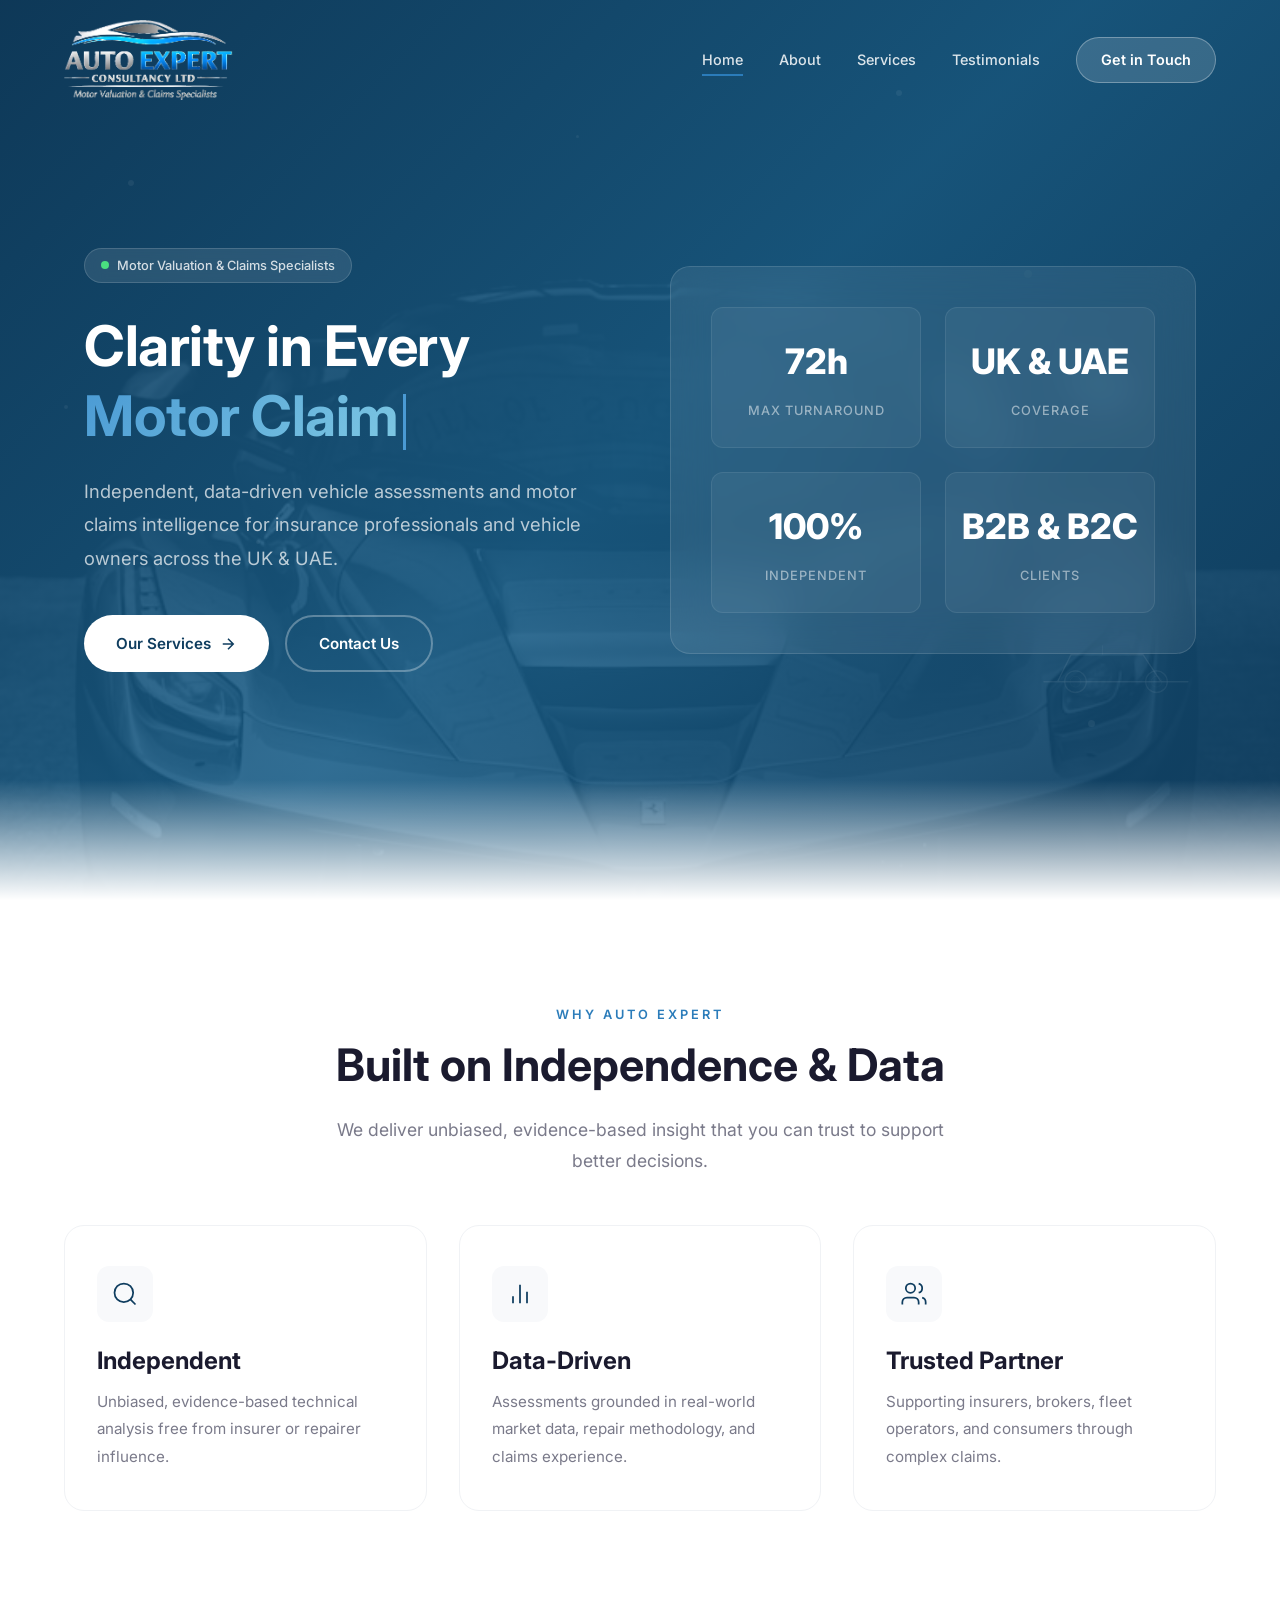
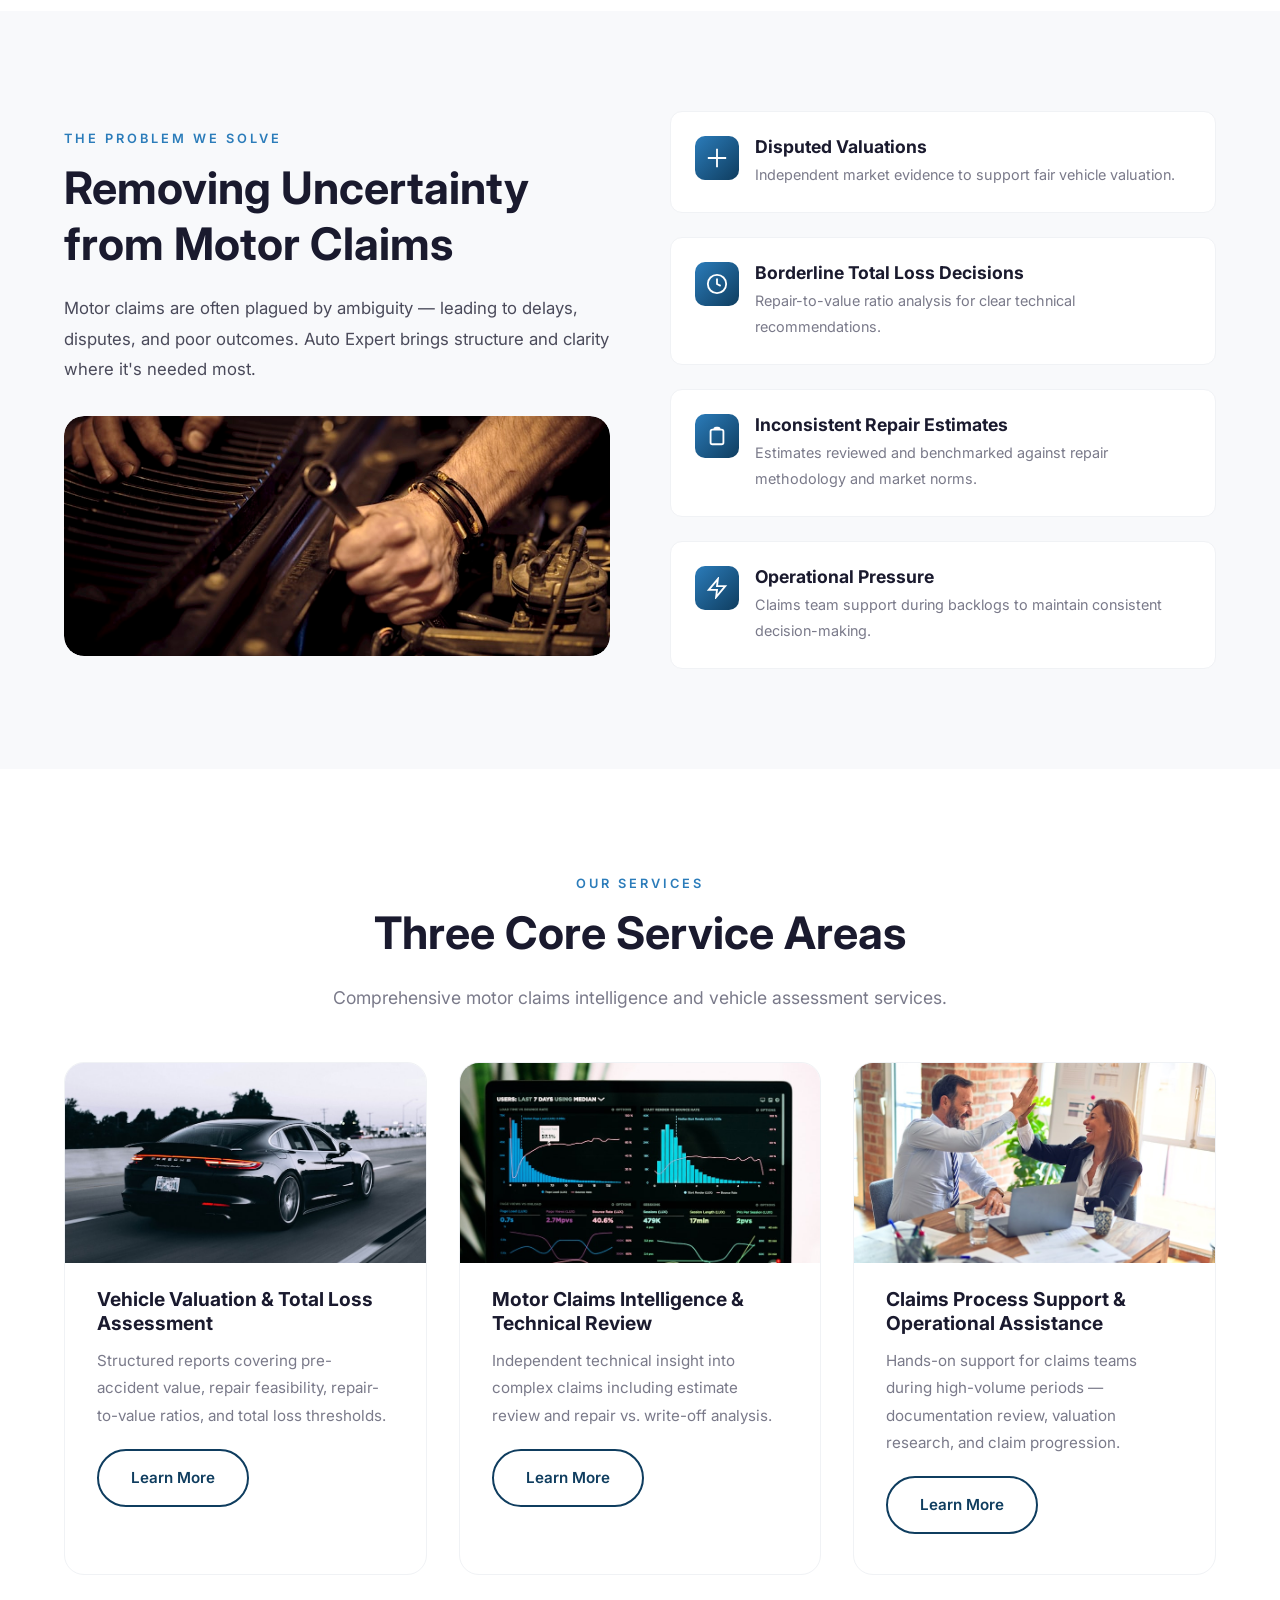
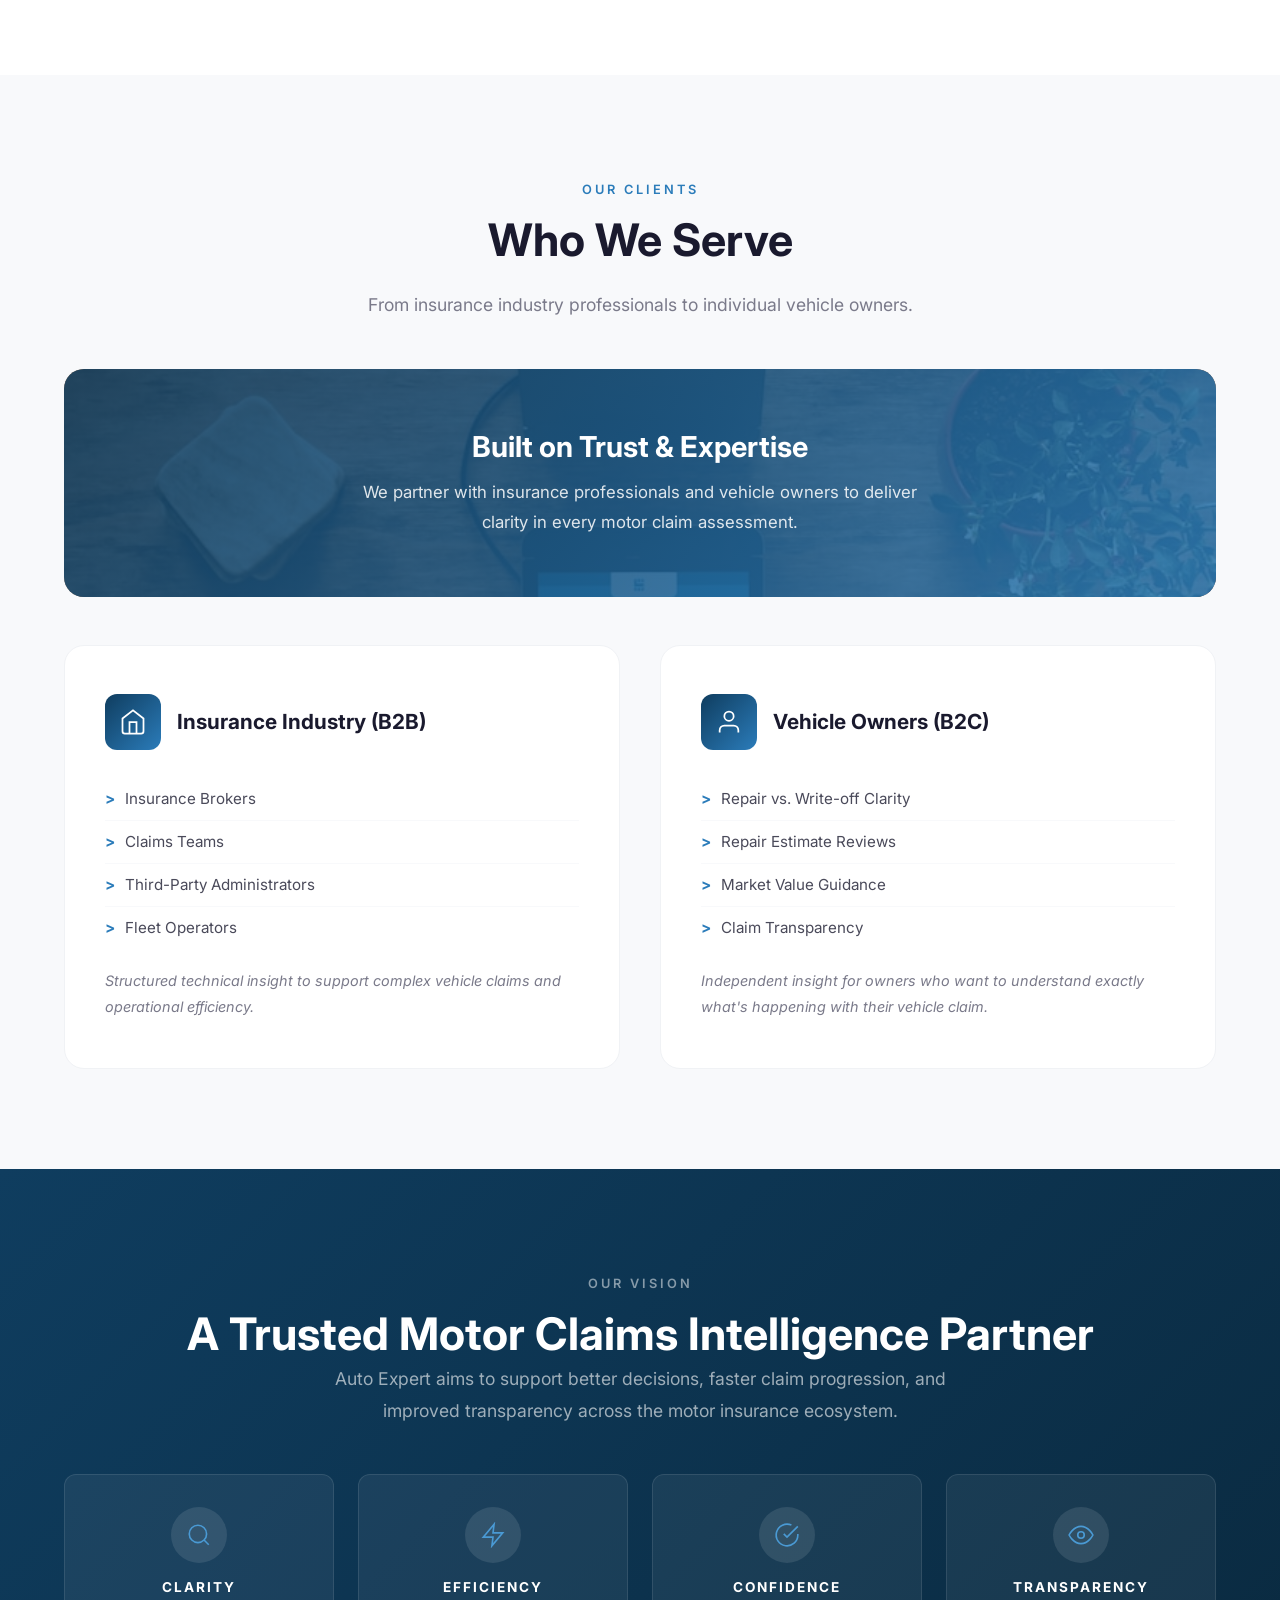
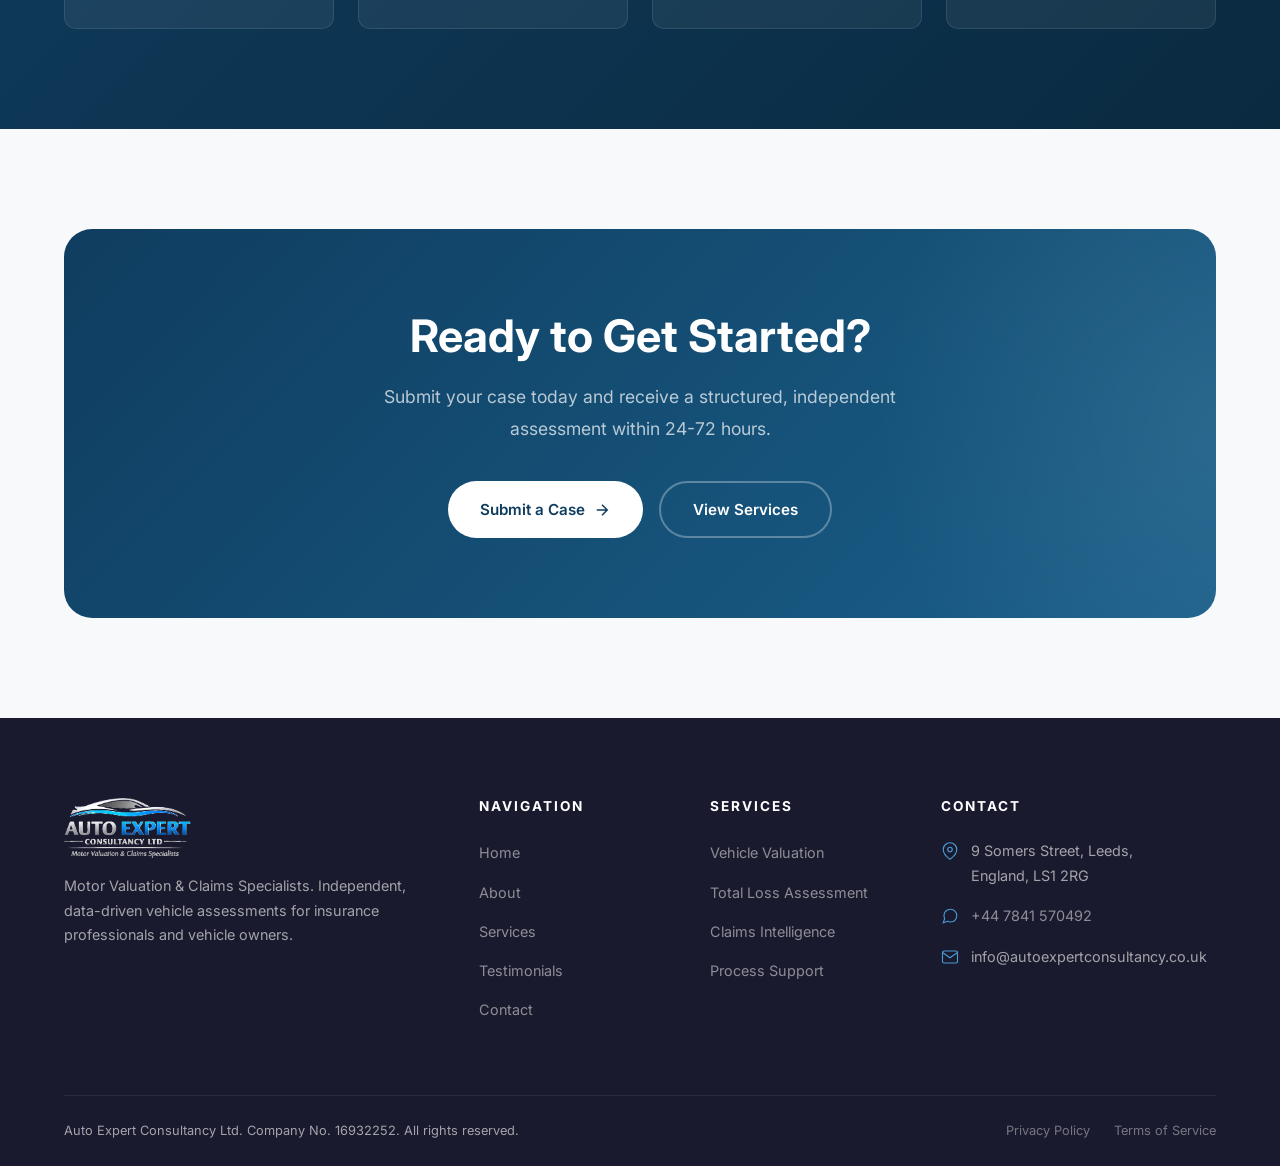
==== commit 9c34dca7: "Remove pricing section, add compressed stock images across all pages - Removed fake pricing section " ====
--- a/index.html
+++ b/index.html
@@ -36,6 +36,10 @@
 
   <!-- Hero Section -->
   <section class="hero">
+    <!-- Hero background image -->
+    <div class="hero-bg-image">
+      <img src="images/luxury-car.jpg" alt="Premium vehicle assessment" loading="eager">
+    </div>
     <!-- Floating particles -->
     <div class="hero-particles">
       <div class="particle" style="width:6px;height:6px;top:20%;left:10%;animation-delay:0s;animation-duration:7s;"></div>
@@ -144,17 +148,9 @@
           <span class="section-label">The Problem We Solve</span>
           <h2 class="section-title">Removing Uncertainty from Motor Claims</h2>
           <p>Motor claims are often plagued by ambiguity &mdash; leading to delays, disputes, and poor outcomes. Auto Expert brings structure and clarity where it's needed most.</p>
-          <!-- Decorative illustration -->
-          <div style="margin-top:40px;opacity:0.6;">
-            <svg viewBox="0 0 300 200" fill="none" style="width:100%;max-width:280px;">
-              <rect x="20" y="40" width="260" height="140" rx="8" stroke="var(--accent)" stroke-width="1" stroke-dasharray="6 4" opacity="0.3"/>
-              <path d="M40 120h220M40 80h180M40 160h140" stroke="var(--accent)" stroke-width="1" opacity="0.2"/>
-              <circle cx="250" cy="80" r="20" stroke="var(--accent)" stroke-width="1.5" opacity="0.4"/>
-              <path d="M243 80l5 5 9-9" stroke="var(--accent)" stroke-width="1.5" stroke-linecap="round" stroke-linejoin="round" opacity="0.5"/>
-              <rect x="40" y="55" width="80" height="10" rx="5" fill="var(--accent)" opacity="0.15"/>
-              <rect x="40" y="95" width="120" height="8" rx="4" fill="var(--accent)" opacity="0.1"/>
-              <rect x="40" y="135" width="60" height="8" rx="4" fill="var(--accent)" opacity="0.1"/>
-            </svg>
+          <!-- Problem illustration image -->
+          <div style="margin-top:32px;border-radius:var(--radius-lg);overflow:hidden;height:240px;">
+            <img src="images/car-mechanic.jpg" alt="Vehicle inspection and assessment" style="width:100%;height:100%;object-fit:cover;border-radius:var(--radius-lg);" loading="lazy">
           </div>
         </div>
         <div class="problem-list">
@@ -209,24 +205,24 @@
     <div class="container">
       <div class="services-grid">
         <div class="service-card tilt-card fade-up">
-          <div class="service-card-icon">
-            <svg viewBox="0 0 24 24"><path d="M12 2v4M12 18v4M4.93 4.93l2.83 2.83M16.24 16.24l2.83 2.83M2 12h4M18 12h4M4.93 19.07l2.83-2.83M16.24 7.76l2.83-2.83"/></svg>
+          <div class="service-card-img">
+            <img src="images/car-dashboard.jpg" alt="Vehicle valuation assessment" loading="lazy">
           </div>
           <h3>Vehicle Valuation & Total Loss Assessment</h3>
           <p>Structured reports covering pre-accident value, repair feasibility, repair-to-value ratios, and total loss thresholds.</p>
           <a href="services.html" class="btn btn-outline" style="margin-top: auto;">Learn More</a>
         </div>
         <div class="service-card tilt-card fade-up">
-          <div class="service-card-icon">
-            <svg viewBox="0 0 24 24"><path d="M2 3h6a4 4 0 0 1 4 4v14a3 3 0 0 0-3-3H2z"/><path d="M22 3h-6a4 4 0 0 0-4 4v14a3 3 0 0 1 3-3h7z"/></svg>
+          <div class="service-card-img">
+            <img src="images/tablet-analytics.jpg" alt="Claims intelligence and data analysis" loading="lazy">
           </div>
           <h3>Motor Claims Intelligence & Technical Review</h3>
           <p>Independent technical insight into complex claims including estimate review and repair vs. write-off analysis.</p>
           <a href="services.html" class="btn btn-outline" style="margin-top: auto;">Learn More</a>
         </div>
         <div class="service-card tilt-card fade-up">
-          <div class="service-card-icon">
-            <svg viewBox="0 0 24 24"><path d="M14.7 6.3a1 1 0 0 0 0 1.4l1.6 1.6a1 1 0 0 0 1.4 0l3.77-3.77a6 6 0 0 1-7.94 7.94l-6.91 6.91a2.12 2.12 0 0 1-3-3l6.91-6.91a6 6 0 0 1 7.94-7.94l-3.76 3.76z"/></svg>
+          <div class="service-card-img">
+            <img src="images/claims-review.jpg" alt="Claims process support team" loading="lazy">
           </div>
           <h3>Claims Process Support & Operational Assistance</h3>
           <p>Hands-on support for claims teams during high-volume periods &mdash; documentation review, valuation research, and claim progression.</p>
@@ -244,6 +240,14 @@
       <p class="section-subtitle fade-up">From insurance industry professionals to individual vehicle owners.</p>
     </div>
     <div class="container">
+      <!-- Trust banner image -->
+      <div class="trust-banner fade-up" style="margin-bottom:48px;">
+        <img src="images/business-handshake.jpg" alt="Trusted partnership" loading="lazy">
+        <div class="trust-banner-content">
+          <h3>Built on Trust & Expertise</h3>
+          <p>We partner with insurance professionals and vehicle owners to deliver clarity in every motor claim assessment.</p>
+        </div>
+      </div>
       <div class="clients-grid">
         <div class="client-card tilt-card fade-left">
           <div class="client-card-header">
--- a/css/style.css
+++ b/css/style.css
@@ -1520,6 +1520,212 @@
 }
 
 /* ============================================
+   SERVICE CARD IMAGES & SECTION IMAGES
+   ============================================ */
+.service-card-img {
+  width: calc(100% + 64px);
+  margin: -40px -32px 24px -32px;
+  height: 200px;
+  overflow: hidden;
+}
+
+.service-card-img img {
+  width: 100%;
+  height: 100%;
+  object-fit: cover;
+  transition: transform 0.5s ease;
+}
+
+.service-card:hover .service-card-img img {
+  transform: scale(1.05);
+}
+
+.section-image-banner {
+  width: 100%;
+  border-radius: var(--radius-lg);
+  overflow: hidden;
+  margin-bottom: 48px;
+  max-height: 360px;
+}
+
+.section-image-banner img {
+  width: 100%;
+  height: 100%;
+  object-fit: cover;
+}
+
+.image-card {
+  border-radius: var(--radius-lg);
+  overflow: hidden;
+  position: relative;
+}
+
+.image-card img {
+  width: 100%;
+  height: 100%;
+  object-fit: cover;
+  transition: transform 0.5s ease;
+}
+
+.image-card:hover img {
+  transform: scale(1.03);
+}
+
+.image-card-overlay {
+  position: absolute;
+  bottom: 0;
+  left: 0;
+  right: 0;
+  padding: 24px;
+  background: linear-gradient(transparent, rgba(15,61,95,0.85));
+  color: white;
+}
+
+.image-card-overlay h4 {
+  color: white;
+  font-size: 1.1rem;
+  margin-bottom: 4px;
+}
+
+.image-card-overlay p {
+  color: rgba(255,255,255,0.8);
+  font-size: 0.85rem;
+  margin: 0;
+}
+
+.hero-bg-image {
+  position: absolute;
+  top: 0;
+  left: 0;
+  right: 0;
+  bottom: 0;
+  z-index: 0;
+}
+
+.hero-bg-image img {
+  width: 100%;
+  height: 100%;
+  object-fit: cover;
+}
+
+.hero-bg-image::after {
+  content: '';
+  position: absolute;
+  top: 0;
+  left: 0;
+  right: 0;
+  bottom: 0;
+  background: linear-gradient(135deg, rgba(15,61,95,0.92) 0%, rgba(26,95,138,0.88) 50%, rgba(15,61,95,0.95) 100%);
+}
+
+.split-image-text {
+  display: grid;
+  grid-template-columns: 1fr 1fr;
+  gap: 48px;
+  align-items: center;
+}
+
+.split-image-text .split-image {
+  border-radius: var(--radius-lg);
+  overflow: hidden;
+  height: 400px;
+}
+
+.split-image-text .split-image img {
+  width: 100%;
+  height: 100%;
+  object-fit: cover;
+}
+
+.image-gallery-grid {
+  display: grid;
+  grid-template-columns: repeat(3, 1fr);
+  gap: 20px;
+  margin-top: 40px;
+}
+
+.image-gallery-grid .image-card {
+  height: 220px;
+}
+
+.trust-banner {
+  position: relative;
+  border-radius: var(--radius-lg);
+  overflow: hidden;
+  padding: 60px 40px;
+  text-align: center;
+  color: white;
+}
+
+.trust-banner img {
+  position: absolute;
+  top: 0;
+  left: 0;
+  width: 100%;
+  height: 100%;
+  object-fit: cover;
+  z-index: 0;
+}
+
+.trust-banner::after {
+  content: '';
+  position: absolute;
+  top: 0;
+  left: 0;
+  right: 0;
+  bottom: 0;
+  background: linear-gradient(135deg, rgba(15,61,95,0.88), rgba(43,124,186,0.85));
+  z-index: 1;
+}
+
+.trust-banner-content {
+  position: relative;
+  z-index: 2;
+}
+
+.trust-banner-content h3 {
+  color: white;
+  font-size: 1.8rem;
+  margin-bottom: 12px;
+}
+
+.trust-banner-content p {
+  color: rgba(255,255,255,0.85);
+  max-width: 600px;
+  margin: 0 auto;
+}
+
+@media (max-width: 1024px) {
+  .split-image-text {
+    grid-template-columns: 1fr;
+  }
+  .split-image-text .split-image {
+    height: 300px;
+  }
+  .image-gallery-grid {
+    grid-template-columns: repeat(2, 1fr);
+  }
+}
+
+@media (max-width: 768px) {
+  .service-card-img {
+    height: 160px;
+  }
+  .image-gallery-grid {
+    grid-template-columns: 1fr;
+  }
+  .image-gallery-grid .image-card {
+    height: 200px;
+  }
+  .trust-banner {
+    padding: 40px 20px;
+  }
+  .trust-banner-content h3 {
+    font-size: 1.4rem;
+  }
+}
+
+/* ============================================
    RESPONSIVE (existing)
    ============================================ */
 @media (max-width: 1024px) {
